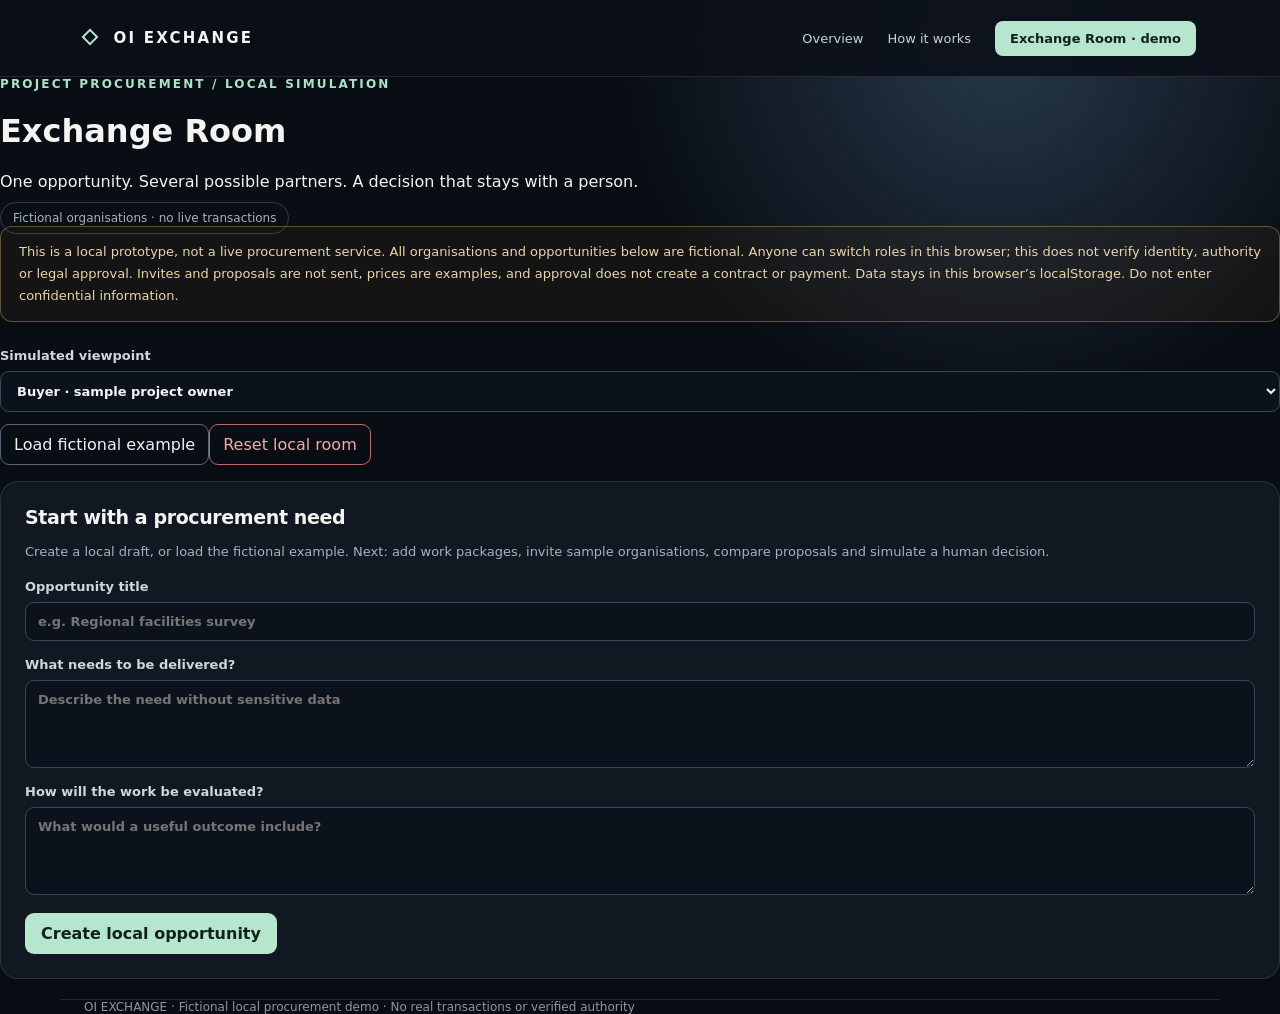
==== exchange-room.html @ 6b0c5dd4 "Add fictional project procurement Exchange Room interface" ====
<!doctype html>
<html lang="en">
<head>
  <meta charset="utf-8">
  <meta name="viewport" content="width=device-width,initial-scale=1">
  <meta name="color-scheme" content="dark">
  <meta name="description" content="Explore a fictional project procurement in the OI EXCHANGE local Exchange Room demo.">
  <title>Exchange Room · OI EXCHANGE demo</title>
  <link rel="stylesheet" href="style.css">
</head>
<body class="room-page">
  <a class="skip" href="#main">Skip to Exchange Room</a>
  <header><div class="wrap"><a class="brand" href="index.html#top"><i aria-hidden="true"></i> OI EXCHANGE</a><nav class="nav" aria-label="Main navigation"><a href="index.html">Overview</a><a href="index.html#flow">How it works</a><a class="nav-cta" href="#main">Exchange Room · demo</a></nav></div></header>
  <main id="main" class="room-wrap">
    <div class="room-heading"><div><div class="eyebrow">PROJECT PROCUREMENT / LOCAL SIMULATION</div><h1>Exchange Room</h1><p>One opportunity. Several possible partners. A decision that stays with a person.</p></div><span class="tag">Fictional organisations · no live transactions</span></div>
    <div class="notice" role="note">This is a local prototype, not a live procurement service. All organisations and opportunities below are fictional. Anyone can switch roles in this browser; this does not verify identity, authority or legal approval. Invites and proposals are not sent, prices are examples, and approval does not create a contract or payment. Data stays in this browser’s localStorage. Do not enter confidential information.</div>
    <div class="room-toolbar"><label class="field">Simulated viewpoint<select id="room-actor"><option value="buyer">Buyer · sample project owner</option><option value="cedar">Cedar Fieldworks · fictional supplier</option><option value="atlas">Atlas Planning · fictional supplier</option><option value="lumen">Lumen Advisory · fictional supplier</option></select></label><div class="room-toolbar-actions"><button id="sample-case" class="secondary" type="button">Load fictional example</button><button id="reset-room" class="secondary danger" type="button">Reset local room</button></div></div>
    <p id="room-message" class="room-message" role="status" aria-live="polite"></p>
    <div id="room-empty" class="card"><h2>Start with a procurement need</h2><p class="small">Create a local draft, or load the fictional example. Next: add work packages, invite sample organisations, compare proposals and simulate a human decision.</p><form id="need-form" class="room-form"><label class="field">Opportunity title<input name="title" required maxlength="100" placeholder="e.g. Regional facilities survey"></label><label class="field">What needs to be delivered?<textarea name="need" required maxlength="800" placeholder="Describe the need without sensitive data"></textarea></label><label class="field">How will the work be evaluated?<textarea name="criteria" required maxlength="500" placeholder="What would a useful outcome include?"></textarea></label><button class="primary" type="submit">Create local opportunity</button></form></div>
    <div id="room-content" class="room-columns hidden">
      <aside class="room-left" aria-label="Opportunity and work packages"><section class="card"><div class="eyebrow">01 / OPPORTUNITY</div><h2 id="need-title"></h2><p id="need-description"></p><div class="data"><b>Evaluation criteria</b><p id="need-criteria"></p></div><p class="small">Draft in this browser · not published to any organisation</p></section><section class="card"><h2>Work packages</h2><div id="package-list"></div><form id="package-form" class="room-form"><h3>Add a work package</h3><label class="field">Package title<input name="title" required maxlength="80" placeholder="e.g. Site survey"></label><label class="field">Deliverable and acceptance test<textarea name="deliverable" required maxlength="400" placeholder="What must be delivered and checked?"></textarea></label><button class="secondary" type="submit">Add local work package</button></form></section><section class="card"><h2>Fictional capability roster</h2><p class="small">These are examples, not verified suppliers or automatic matches.</p><div id="roster"></div></section></aside>
      <div class="room-center" aria-label="Collaboration and proposals"><section class="card"><div class="eyebrow">02 / COLLABORATION</div><h2>Invitations &amp; responses</h2><p class="small">A buyer selects whom to invite in this simulation. No email, notification or public API is called.</p><form id="invite-form" class="room-form"><label class="field">Fictional organisation<select name="org" id="invite-org"></select></label><button class="secondary" type="submit">Record local invitation</button></form><div id="invitation-list"></div></section><section class="card"><h2>Structured proposals</h2><p class="small">Only an invited organisation can submit in its simulated viewpoint. Numbers are illustrative, not binding offers.</p><form id="proposal-form" class="room-form"><label class="field">Work package<select name="package" id="proposal-package"></select></label><label class="field">Illustrative quote · GBP<input name="price" type="number" min="1" max="99999999" step="1" required></label><label class="field">Estimated delivery · weeks<input name="weeks" type="number" min="1" max="104" step="1" required></label><label class="field">Proposed scope<textarea name="scope" required maxlength="500"></textarea></label><label class="field">Assumptions / exclusions<textarea name="assumptions" required maxlength="400"></textarea></label><button class="primary" type="submit">Submit local proposal</button></form><div id="proposal-list"></div></section><section class="card"><h2>Clarifications</h2><p class="small">Questions and replies are attached to a proposal. Open questions block the demo decision on that proposal.</p><form id="question-form" class="room-form"><label class="field">Proposal<select name="proposal" id="question-proposal"></select></label><label class="field">Question<textarea name="question" required maxlength="400"></textarea></label><button class="secondary" type="submit">Ask in local room</button></form><div id="clarification-list"></div></section><section class="card"><h2>Compare on the same basis</h2><p class="small">Compare only proposals for the same work package. Price alone does not establish suitability.</p><div id="comparison"></div></section></div>
      <aside class="room-right" aria-label="Trust and decisions"><section class="card"><div class="eyebrow">03 / TRUST &amp; DECISION</div><h2>Who may act?</h2><div id="authority"></div><p class="small">Roles are simulated locally. There are no accounts, verified organisational identities or server-side permissions yet.</p></section><section class="card"><h2>Human decision gate</h2><p class="small">Choose a proposal for one work package; review its scope and open questions. This records a simulated selection only—no acceptance is communicated to a supplier.</p><form id="decision-form" class="room-form"><label class="field">Proposal to select<select name="proposal" id="decision-proposal"></select></label><label class="field">Human review rationale<textarea name="reason" required maxlength="500" placeholder="Why does this proposal meet the package criteria?"></textarea></label><label class="check"><input name="reviewed" type="checkbox" required><span>I reviewed the scope, quote, assumptions and clarification status. I understand this is only a local simulation, not legal authorisation.</span></label><button class="primary" type="submit">Confirm simulated selection</button></form><div id="decision-list"></div></section><section class="card"><h2>Decision trail</h2><p class="small">Browser-local event history, not a tamper-proof audit or signature.</p><ol id="room-events" class="log"></ol></section><section class="card"><h2>Not available yet</h2><p class="small">Real invitations, verified accounts, autonomous agents, Oxford Bot integration, contracts, payments, fulfilment and acceptance require separate development and approval.</p></section></aside>
    </div>
  </main>
  <footer class="wrap">OI EXCHANGE · Fictional local procurement demo · No real transactions or verified authority</footer>
  <script src="exchange-room.js" defer></script>
</body>
</html>
---- style.css ----
:root{font-family:Inter,ui-sans-serif,system-ui,-apple-system,BlinkMacSystemFont,"Segoe UI",sans-serif;color:#f4f4f0;background:#090d14;scroll-behavior:smooth}*{box-sizing:border-box}body{margin:0;min-height:100vh;background:radial-gradient(circle at 78% 4%,#26384a 0,transparent 27%),#090d14}button,input,textarea,select{font:inherit}button{cursor:pointer}button:disabled{opacity:.45;cursor:not-allowed}a{color:inherit}a:focus-visible,button:focus-visible,input:focus-visible,select:focus-visible,textarea:focus-visible,summary:focus-visible{outline:2px solid #b6e6cd;outline-offset:3px}.wrap{max-width:1160px;margin:auto;padding:0 24px}.skip{position:absolute;left:-9999px;top:8px;background:#b6e6cd;color:#11221c;padding:10px;z-index:5}.skip:focus{left:8px}header{border-bottom:1px solid #ffffff1c;background:#0b1019e8;backdrop-filter:blur(12px);position:sticky;top:0;z-index:4}header .wrap{display:flex;justify-content:space-between;align-items:center;min-height:76px;gap:16px}.brand{font-weight:800;letter-spacing:.15em;font-size:15px;text-decoration:none;white-space:nowrap}.brand i{display:inline-block;width:12px;height:12px;border:2px solid #b5e6d1;transform:rotate(45deg);margin-right:10px}.nav{display:flex;align-items:center;gap:24px}.nav a{font-size:13px;color:#c5d0da;text-decoration:none}.nav a:hover{color:#b6e6cd}.nav .nav-cta{color:#11221c;background:#b6e6cd;padding:10px 15px;border-radius:8px;font-weight:800}.nav .nav-cta:hover{color:#11221c;background:#d7f6e6}.tag,.muted{color:#a7b2bf}.tag{font-size:12px;border:1px solid #ffffff30;border-radius:40px;padding:8px 12px}.eyebrow{color:#aee2c8;font-size:12px;letter-spacing:.18em;font-weight:700}.site-hero{display:grid;grid-template-columns:1.12fr .88fr;gap:50px;align-items:center;min-height:560px;padding-top:86px;padding-bottom:96px}.site-hero h1{font-size:clamp(42px,5.8vw,75px);letter-spacing:-.06em;line-height:1.12;margin:20px 0 23px}.site-hero h1 em{font-style:normal;color:#b6e6cd}.lead{max-width:600px;line-height:1.85;color:#b3becb;font-size:17px}.ctas{display:flex;align-items:center;gap:18px;flex-wrap:wrap;margin-top:30px}.cta{display:inline-flex;text-decoration:none;justify-content:center;align-items:center;background:#b6e6cd;color:#12241c;border-radius:9px;padding:13px 20px;font-weight:800;font-size:14px}.cta:hover{background:#d7f6e6}.text-link{font-size:14px;color:#c3d1d9;text-underline-offset:5px}.hero-note{font-size:12px;line-height:1.7;color:#8293a0;margin-top:24px}.preview{border:1px solid #ffffff2a;border-radius:22px;background:linear-gradient(145deg,#1e2d38,#111922 65%);padding:24px;box-shadow:0 24px 75px #0008;transform:rotate(1deg)}.preview-head{display:flex;align-items:center;justify-content:space-between;border-bottom:1px solid #ffffff22;padding-bottom:18px;gap:10px}.preview-head strong{letter-spacing:.12em;font-size:12px}.preview-head span,.preview-caption{font-size:11px;color:#9aabb7}.preview-card{background:#0d151db8;border:1px solid #ffffff1e;border-radius:13px;padding:18px;margin-top:15px}.preview-card b{display:block;font-size:11px;color:#b6e6cd;margin-bottom:10px}.preview-card strong{font-size:17px}.preview-card p{font-size:12px;color:#a9b7c2;line-height:1.65;margin-bottom:0}.preview-steps{display:grid;grid-template-columns:repeat(3,1fr);gap:8px;margin-top:15px}.preview-steps span{border:1px solid #80be9c7b;background:#2346364a;color:#d9f0e3;border-radius:8px;text-align:center;font-size:11px;padding:12px 4px}.preview-caption{margin:16px 2px 0}.section{padding-top:90px;padding-bottom:96px;border-top:1px solid #ffffff1a;scroll-margin-top:80px}.section h2{font-size:clamp(29px,3.5vw,42px);letter-spacing:-.045em;line-height:1.2;margin:16px 0}.section-intro{max-width:670px;color:#afbbc8;line-height:1.85}.feature-grid{display:grid;grid-template-columns:repeat(3,1fr);gap:16px;margin-top:38px}.feature{border:1px solid #ffffff20;border-radius:16px;background:#131b24;padding:27px;min-height:200px}.feature span{color:#9bdbb9;font-size:12px;font-weight:800}.feature h3{font-size:19px;margin:27px 0 10px}.feature p{font-size:14px;line-height:1.75;color:#aebbc6;margin:0}.flow-grid{display:grid;grid-template-columns:repeat(3,1fr);gap:24px;margin-top:38px}.flow-step{border-top:1px solid #8fbaa7;padding-top:20px}.flow-step b{font-size:12px;color:#b6e6cd}.flow-step h3{margin:16px 0 10px}.flow-step p{font-size:14px;line-height:1.8;color:#aebbc6}.client-band{border:1px solid #ffffff25;background:linear-gradient(115deg,#1c302a,#172333 75%);border-radius:20px;padding:36px;display:grid;grid-template-columns:1.3fr .7fr;align-items:center;gap:28px}.client-band h2{margin:10px 0;font-size:clamp(26px,3vw,36px)}.client-band p{max-width:660px;color:#bdc9ca;line-height:1.8;font-size:14px}.reserved{border:1px dashed #aacdb781;border-radius:14px;padding:25px;text-align:center;background:#ffffff08}.reserved strong{display:block;font-size:18px;margin-bottom:9px}.reserved span{display:block;color:#adc0c0;font-size:13px;line-height:1.7}.demo-header{display:flex;justify-content:space-between;align-items:end;gap:18px;margin-bottom:28px}.demo-header h2{margin-bottom:5px}.notice{padding:14px 18px;border:1px solid #c8a96869;border-radius:12px;color:#e7d5ad;background:#45341835;font-size:13px;line-height:1.7;margin:0 0 26px}.grid{display:grid;grid-template-columns:350px minmax(0,1fr);gap:20px;align-items:start}.card{border:1px solid #ffffff1b;border-radius:18px;background:#131a24e8;padding:24px;margin-bottom:20px;box-shadow:0 12px 45px #0002}.card h2{font-size:19px;margin:0 0 10px;letter-spacing:-.02em}.card h3{font-size:15px;margin:20px 0 8px}.card p{line-height:1.7}.small{font-size:13px;color:#a5b2c0;line-height:1.6}.field{display:block;color:#ced6df;font-size:13px;font-weight:600;margin-top:16px}.field input:not([type=checkbox]),.field textarea,.field select,select.project{display:block;width:100%;margin-top:8px;background:#0c121b;color:#f5f6f4;border:1px solid #394656;border-radius:9px;padding:11px 12px;outline:none}.field textarea{min-height:88px;resize:vertical}.field input:focus,.field textarea:focus,.field select:focus,select.project:focus{border-color:#9ad8bb}.field small{display:block;color:#8493a2;font-weight:400;margin-top:6px}.check{display:flex;align-items:flex-start;gap:10px;margin-top:16px;color:#ced6df;font-size:13px;line-height:1.55}.check input{margin-top:3px;accent-color:#b6e6cd}.check span{flex:1}button.primary{background:#b6e6cd;color:#11221c;border:0;border-radius:9px;padding:11px 16px;font-weight:800;margin-top:18px}button.secondary{border:1px solid #576676;background:transparent;color:#edf2f4;border-radius:9px;padding:10px 13px;margin-top:12px}button.secondary:hover{border-color:#b6e6cd}button.danger{border-color:#b86969;color:#f1aaaa}.row{display:flex;justify-content:space-between;gap:15px;align-items:center;flex-wrap:wrap}.pill{border:1px solid #71b99c88;border-radius:30px;color:#b6e6cd;padding:5px 9px;font-size:12px}.statline{display:flex;gap:10px;flex-wrap:wrap;margin:18px 0}.stat{background:#0c121b;border:1px solid #ffffff18;border-radius:10px;padding:12px 15px;flex:1;min-width:110px}.stat strong{display:block;font-size:24px}.stat span{color:#9facb9;font-size:12px}.data{background:#0e141e;border:1px solid #ffffff16;border-radius:12px;padding:14px 16px;margin:12px 0;overflow-wrap:anywhere}.data b{display:block;font-size:12px;color:#b6e6cd;margin-bottom:6px}.data p{margin:0;white-space:pre-wrap;font-size:14px}.item{border-top:1px solid #ffffff1c;padding:18px 0}.item:first-child{border-top:0}.item h3{margin:0 0 6px}.item .small{margin:5px 0}.item pre{white-space:pre-wrap;overflow-wrap:anywhere;color:#dce9e3;background:#0b1219;border-radius:9px;padding:14px;font:13px/1.65 ui-monospace,SFMono-Regular,Consolas,monospace}.item .actions{display:flex;gap:10px;flex-wrap:wrap}.item .actions button{margin:4px 0 0}.item .review{margin-top:12px;border-top:1px solid #ffffff1c;padding-top:2px}.item .review textarea{min-height:64px}.empty{color:#9facb9;padding:30px 5px}.hidden{display:none!important}footer{padding:30px 0 55px;color:#8998a8;font-size:12px;border-top:1px solid #ffffff1a}.log{margin:0;padding:0 0 0 22px}.log li{margin:10px 0;color:#cad2dc;line-height:1.5}.log time{color:#8292a2;font-size:12px;margin-right:8px}.alert{color:#ffbcbc;font-size:13px;min-height:18px}.project{max-width:330px}select.project{margin:0}.sectiontitle{margin:34px 0 15px}.footnote{color:#8998a8;font-size:12px;margin-top:15px}details.revise{border-top:1px solid #ffffff1c;margin-top:22px;padding-top:18px}details.revise summary{cursor:pointer;color:#b6e6cd;font-size:13px}.gate{padding:12px 14px;background:#0c121b;border-radius:10px;margin:15px 0;color:#b6e6cd;font-size:13px;line-height:1.6}@media(max-width:900px){.site-hero{grid-template-columns:1fr;min-height:auto;gap:38px}.preview{max-width:620px}.nav{gap:14px}.nav a{font-size:12px}}@media(max-width:800px){.grid,.client-band{grid-template-columns:1fr}.feature-grid,.flow-grid{grid-template-columns:1fr}.feature{min-height:auto}.section{padding-top:65px;padding-bottom:70px}.card{padding:20px}.project{max-width:none}}@media(max-width:600px){header .wrap{min-height:66px;flex-wrap:wrap;padding-top:12px;padding-bottom:12px}.nav{width:100%;justify-content:space-between;gap:8px;flex-wrap:wrap}.nav a{font-size:11px}.nav .nav-cta{padding:8px 10px}.site-hero{padding-top:55px;padding-bottom:65px}.site-hero h1{font-size:43px}.preview{padding:16px;transform:none}.client-band{padding:25px}.demo-header{display:block}.demo-header .tag{display:inline-block;margin-top:14px}}@media(prefers-reduced-motion:reduce){:root{scroll-behavior:auto}}
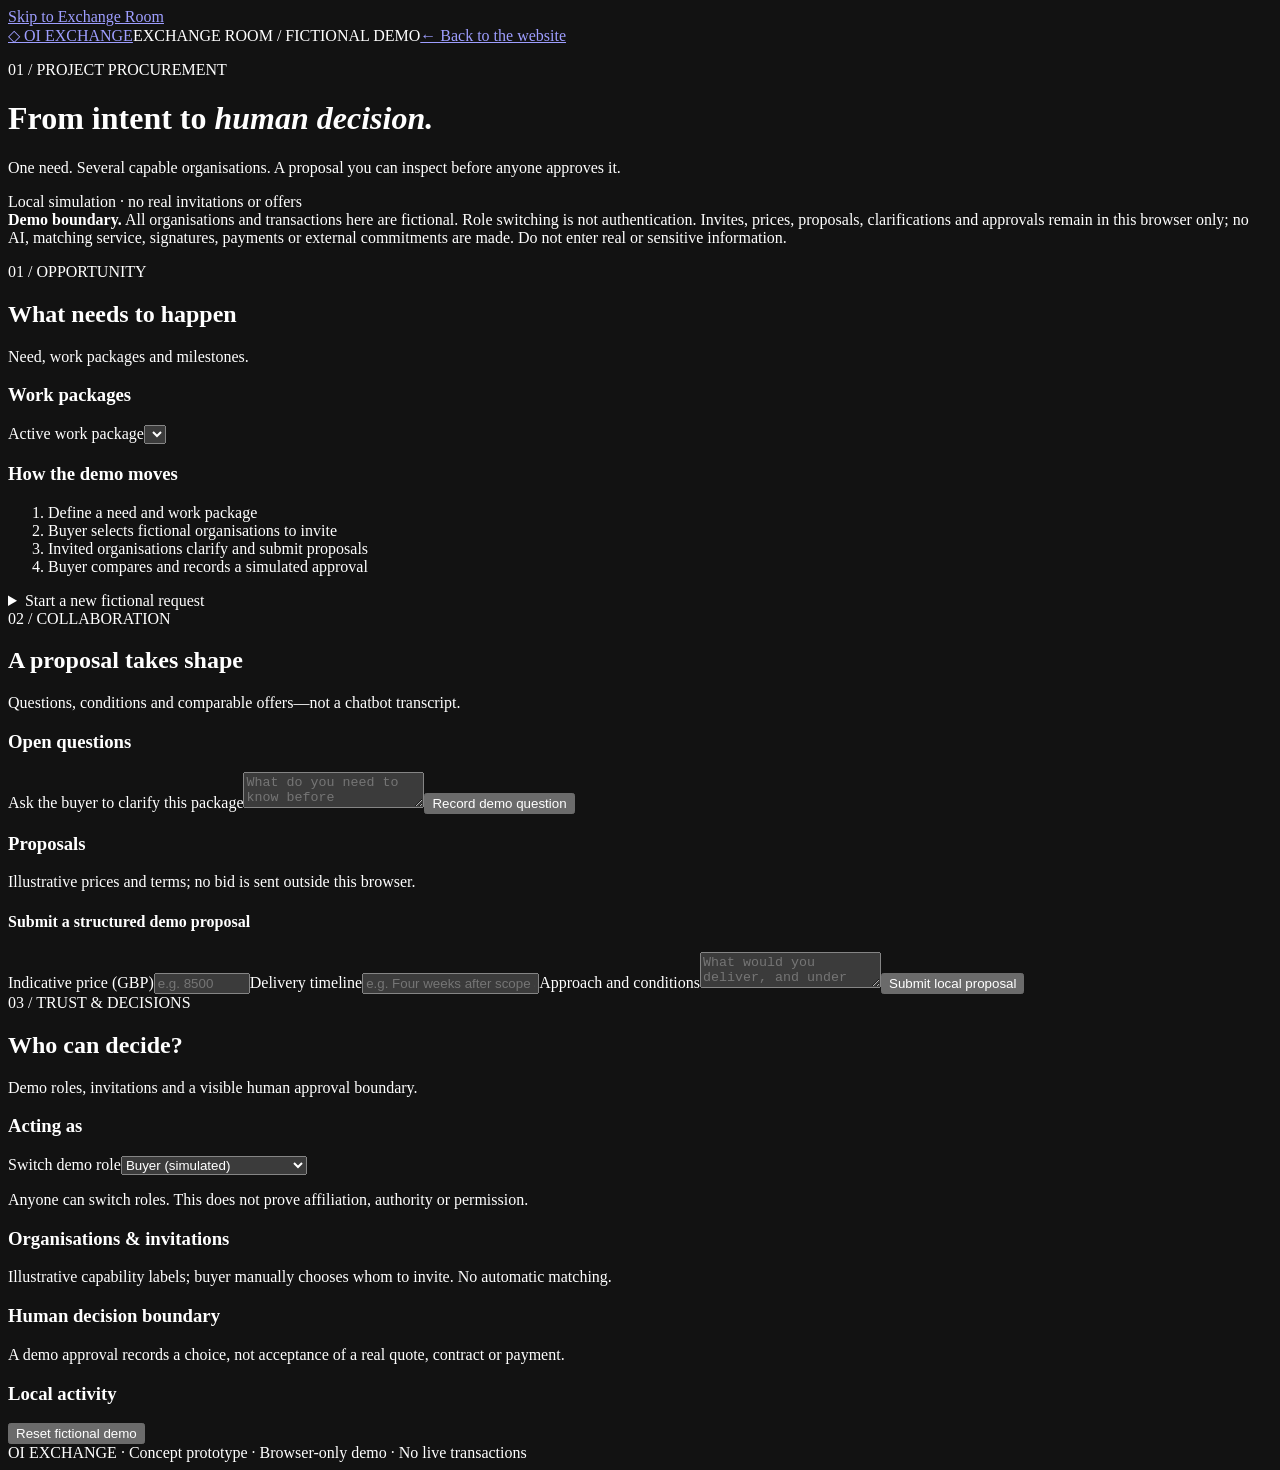
==== commit 72be4c22: "Add standalone procurement Exchange Room demo page" ====
--- a/exchange-room.html
+++ b/exchange-room.html
@@ -4,26 +4,38 @@
   <meta charset="utf-8">
   <meta name="viewport" content="width=device-width,initial-scale=1">
   <meta name="color-scheme" content="dark">
-  <meta name="description" content="Explore a fictional project procurement in the OI EXCHANGE local Exchange Room demo.">
-  <title>Exchange Room · OI EXCHANGE demo</title>
-  <link rel="stylesheet" href="style.css">
+  <meta name="description" content="OI EXCHANGE: a fictional, browser-only project procurement Exchange Room demo.">
+  <title>Exchange Room | OI EXCHANGE</title>
+  <link rel="stylesheet" href="exchange-room.css">
+  <script src="exchange-room.js" defer></script>
 </head>
-<body class="room-page">
-  <a class="skip" href="#main">Skip to Exchange Room</a>
-  <header><div class="wrap"><a class="brand" href="index.html#top"><i aria-hidden="true"></i> OI EXCHANGE</a><nav class="nav" aria-label="Main navigation"><a href="index.html">Overview</a><a href="index.html#flow">How it works</a><a class="nav-cta" href="#main">Exchange Room · demo</a></nav></div></header>
-  <main id="main" class="room-wrap">
-    <div class="room-heading"><div><div class="eyebrow">PROJECT PROCUREMENT / LOCAL SIMULATION</div><h1>Exchange Room</h1><p>One opportunity. Several possible partners. A decision that stays with a person.</p></div><span class="tag">Fictional organisations · no live transactions</span></div>
-    <div class="notice" role="note">This is a local prototype, not a live procurement service. All organisations and opportunities below are fictional. Anyone can switch roles in this browser; this does not verify identity, authority or legal approval. Invites and proposals are not sent, prices are examples, and approval does not create a contract or payment. Data stays in this browser’s localStorage. Do not enter confidential information.</div>
-    <div class="room-toolbar"><label class="field">Simulated viewpoint<select id="room-actor"><option value="buyer">Buyer · sample project owner</option><option value="cedar">Cedar Fieldworks · fictional supplier</option><option value="atlas">Atlas Planning · fictional supplier</option><option value="lumen">Lumen Advisory · fictional supplier</option></select></label><div class="room-toolbar-actions"><button id="sample-case" class="secondary" type="button">Load fictional example</button><button id="reset-room" class="secondary danger" type="button">Reset local room</button></div></div>
-    <p id="room-message" class="room-message" role="status" aria-live="polite"></p>
-    <div id="room-empty" class="card"><h2>Start with a procurement need</h2><p class="small">Create a local draft, or load the fictional example. Next: add work packages, invite sample organisations, compare proposals and simulate a human decision.</p><form id="need-form" class="room-form"><label class="field">Opportunity title<input name="title" required maxlength="100" placeholder="e.g. Regional facilities survey"></label><label class="field">What needs to be delivered?<textarea name="need" required maxlength="800" placeholder="Describe the need without sensitive data"></textarea></label><label class="field">How will the work be evaluated?<textarea name="criteria" required maxlength="500" placeholder="What would a useful outcome include?"></textarea></label><button class="primary" type="submit">Create local opportunity</button></form></div>
-    <div id="room-content" class="room-columns hidden">
-      <aside class="room-left" aria-label="Opportunity and work packages"><section class="card"><div class="eyebrow">01 / OPPORTUNITY</div><h2 id="need-title"></h2><p id="need-description"></p><div class="data"><b>Evaluation criteria</b><p id="need-criteria"></p></div><p class="small">Draft in this browser · not published to any organisation</p></section><section class="card"><h2>Work packages</h2><div id="package-list"></div><form id="package-form" class="room-form"><h3>Add a work package</h3><label class="field">Package title<input name="title" required maxlength="80" placeholder="e.g. Site survey"></label><label class="field">Deliverable and acceptance test<textarea name="deliverable" required maxlength="400" placeholder="What must be delivered and checked?"></textarea></label><button class="secondary" type="submit">Add local work package</button></form></section><section class="card"><h2>Fictional capability roster</h2><p class="small">These are examples, not verified suppliers or automatic matches.</p><div id="roster"></div></section></aside>
-      <div class="room-center" aria-label="Collaboration and proposals"><section class="card"><div class="eyebrow">02 / COLLABORATION</div><h2>Invitations &amp; responses</h2><p class="small">A buyer selects whom to invite in this simulation. No email, notification or public API is called.</p><form id="invite-form" class="room-form"><label class="field">Fictional organisation<select name="org" id="invite-org"></select></label><button class="secondary" type="submit">Record local invitation</button></form><div id="invitation-list"></div></section><section class="card"><h2>Structured proposals</h2><p class="small">Only an invited organisation can submit in its simulated viewpoint. Numbers are illustrative, not binding offers.</p><form id="proposal-form" class="room-form"><label class="field">Work package<select name="package" id="proposal-package"></select></label><label class="field">Illustrative quote · GBP<input name="price" type="number" min="1" max="99999999" step="1" required></label><label class="field">Estimated delivery · weeks<input name="weeks" type="number" min="1" max="104" step="1" required></label><label class="field">Proposed scope<textarea name="scope" required maxlength="500"></textarea></label><label class="field">Assumptions / exclusions<textarea name="assumptions" required maxlength="400"></textarea></label><button class="primary" type="submit">Submit local proposal</button></form><div id="proposal-list"></div></section><section class="card"><h2>Clarifications</h2><p class="small">Questions and replies are attached to a proposal. Open questions block the demo decision on that proposal.</p><form id="question-form" class="room-form"><label class="field">Proposal<select name="proposal" id="question-proposal"></select></label><label class="field">Question<textarea name="question" required maxlength="400"></textarea></label><button class="secondary" type="submit">Ask in local room</button></form><div id="clarification-list"></div></section><section class="card"><h2>Compare on the same basis</h2><p class="small">Compare only proposals for the same work package. Price alone does not establish suitability.</p><div id="comparison"></div></section></div>
-      <aside class="room-right" aria-label="Trust and decisions"><section class="card"><div class="eyebrow">03 / TRUST &amp; DECISION</div><h2>Who may act?</h2><div id="authority"></div><p class="small">Roles are simulated locally. There are no accounts, verified organisational identities or server-side permissions yet.</p></section><section class="card"><h2>Human decision gate</h2><p class="small">Choose a proposal for one work package; review its scope and open questions. This records a simulated selection only—no acceptance is communicated to a supplier.</p><form id="decision-form" class="room-form"><label class="field">Proposal to select<select name="proposal" id="decision-proposal"></select></label><label class="field">Human review rationale<textarea name="reason" required maxlength="500" placeholder="Why does this proposal meet the package criteria?"></textarea></label><label class="check"><input name="reviewed" type="checkbox" required><span>I reviewed the scope, quote, assumptions and clarification status. I understand this is only a local simulation, not legal authorisation.</span></label><button class="primary" type="submit">Confirm simulated selection</button></form><div id="decision-list"></div></section><section class="card"><h2>Decision trail</h2><p class="small">Browser-local event history, not a tamper-proof audit or signature.</p><ol id="room-events" class="log"></ol></section><section class="card"><h2>Not available yet</h2><p class="small">Real invitations, verified accounts, autonomous agents, Oxford Bot integration, contracts, payments, fulfilment and acceptance require separate development and approval.</p></section></aside>
+<body>
+  <a class="skip" href="#room">Skip to Exchange Room</a>
+  <header class="topbar"><a class="brand" href="index.html">◇ OI EXCHANGE</a><span>EXCHANGE ROOM <span class="demo-label">/ FICTIONAL DEMO</span></span><a class="home" href="index.html">← Back to the website</a></header>
+  <main id="room">
+    <div class="intro"><div><p class="eyebrow">01 / PROJECT PROCUREMENT</p><h1>From intent to <em>human decision.</em></h1><p>One need. Several capable organisations. A proposal you can inspect before anyone approves it.</p></div><div class="room-tag">Local simulation · no real invitations or offers</div></div>
+    <div class="notice" role="note"><strong>Demo boundary.</strong> All organisations and transactions here are fictional. Role switching is not authentication. Invites, prices, proposals, clarifications and approvals remain in this browser only; no AI, matching service, signatures, payments or external commitments are made. Do not enter real or sensitive information.</div>
+    <p id="storage-status" class="error" role="alert" aria-live="assertive"></p>
+    <div class="room-grid">
+      <aside class="column opportunity" aria-labelledby="opportunity-title"><div class="column-head"><span class="eyebrow">01 / OPPORTUNITY</span><h2 id="opportunity-title">What needs to happen</h2><p>Need, work packages and milestones.</p></div>
+        <div class="pane" id="brief"></div>
+        <div class="pane"><h3>Work packages</h3><label for="package-select" class="field-label">Active work package</label><select id="package-select" aria-label="Select a work package"></select><div id="packages"></div></div>
+        <div class="pane"><h3>How the demo moves</h3><ol class="steps"><li>Define a need and work package</li><li>Buyer selects fictional organisations to invite</li><li>Invited organisations clarify and submit proposals</li><li>Buyer compares and records a simulated approval</li></ol></div>
+        <details class="pane"><summary>Start a new fictional request</summary><p class="fine">Replaces the current local demo after confirmation.</p><form id="request-form"><label class="field-label">Project title<input name="title" required maxlength="90" placeholder="e.g. Regional sourcing study"></label><label class="field-label">Need<textarea name="brief" required maxlength="500" placeholder="What outcome do you need?"></textarea></label><label class="field-label">First work package<input name="package" required maxlength="90" placeholder="e.g. Supplier landscape"></label><label class="field-label">Acceptance criteria<textarea name="criteria" required maxlength="400" placeholder="What would count as a useful deliverable?"></textarea></label><button class="button primary" type="submit">Create local request</button></form></details>
+      </aside>
+      <section class="column collaboration" aria-labelledby="collaboration-title"><div class="column-head"><span class="eyebrow">02 / COLLABORATION</span><h2 id="collaboration-title">A proposal takes shape</h2><p>Questions, conditions and comparable offers—not a chatbot transcript.</p></div>
+        <div class="pane"><h3>Open questions</h3><div id="questions" aria-live="polite"></div><form id="question-form" class="hidden"><label class="field-label">Ask the buyer to clarify this package<textarea name="question" required maxlength="350" placeholder="What do you need to know before proposing?"></textarea></label><button class="button secondary" type="submit">Record demo question</button></form></div>
+        <div class="pane"><div class="row"><h3>Proposals</h3><span id="proposal-count" class="chip"></span></div><p class="fine">Illustrative prices and terms; no bid is sent outside this browser.</p><div id="proposals" aria-live="polite"></div>
+          <form id="proposal-form" class="hidden"><h4>Submit a structured demo proposal</h4><label class="field-label">Indicative price (GBP)<input name="price" type="number" min="1" max="99999999" step="1" required placeholder="e.g. 8500"></label><label class="field-label">Delivery timeline<input name="delivery" required maxlength="100" placeholder="e.g. Four weeks after scope approval"></label><label class="field-label">Approach and conditions<textarea name="approach" required maxlength="500" placeholder="What would you deliver, and under which conditions?"></textarea></label><button class="button primary" type="submit">Submit local proposal</button></form></div>
+      </section>
+      <aside class="column trust" aria-labelledby="trust-title"><div class="column-head"><span class="eyebrow">03 / TRUST & DECISIONS</span><h2 id="trust-title">Who can decide?</h2><p>Demo roles, invitations and a visible human approval boundary.</p></div>
+        <div class="pane"><h3>Acting as</h3><label class="field-label" for="actor-select">Switch demo role<select id="actor-select"><option value="buyer">Buyer (simulated)</option><option value="atlas">Atlas Research (fictional)</option><option value="meridian">Meridian Advisory (fictional)</option><option value="northstar">Northstar Data (fictional)</option></select></label><p class="fine">Anyone can switch roles. This does not prove affiliation, authority or permission.</p><div id="authority" class="authority" role="status"></div></div>
+        <div class="pane"><h3>Organisations & invitations</h3><p class="fine">Illustrative capability labels; buyer manually chooses whom to invite. No automatic matching.</p><div id="organisations"></div></div>
+        <div class="pane"><h3>Human decision boundary</h3><div id="decision" role="status"></div><p class="fine">A demo approval records a choice, not acceptance of a real quote, contract or payment.</p></div>
+        <div class="pane"><h3>Local activity</h3><ol id="events" class="events"></ol><button id="reset-demo" class="button secondary" type="button">Reset fictional demo</button></div>
+      </aside>
     </div>
   </main>
-  <footer class="wrap">OI EXCHANGE · Fictional local procurement demo · No real transactions or verified authority</footer>
-  <script src="exchange-room.js" defer></script>
+  <footer>OI EXCHANGE · Concept prototype · Browser-only demo · No live transactions</footer>
 </body>
 </html>
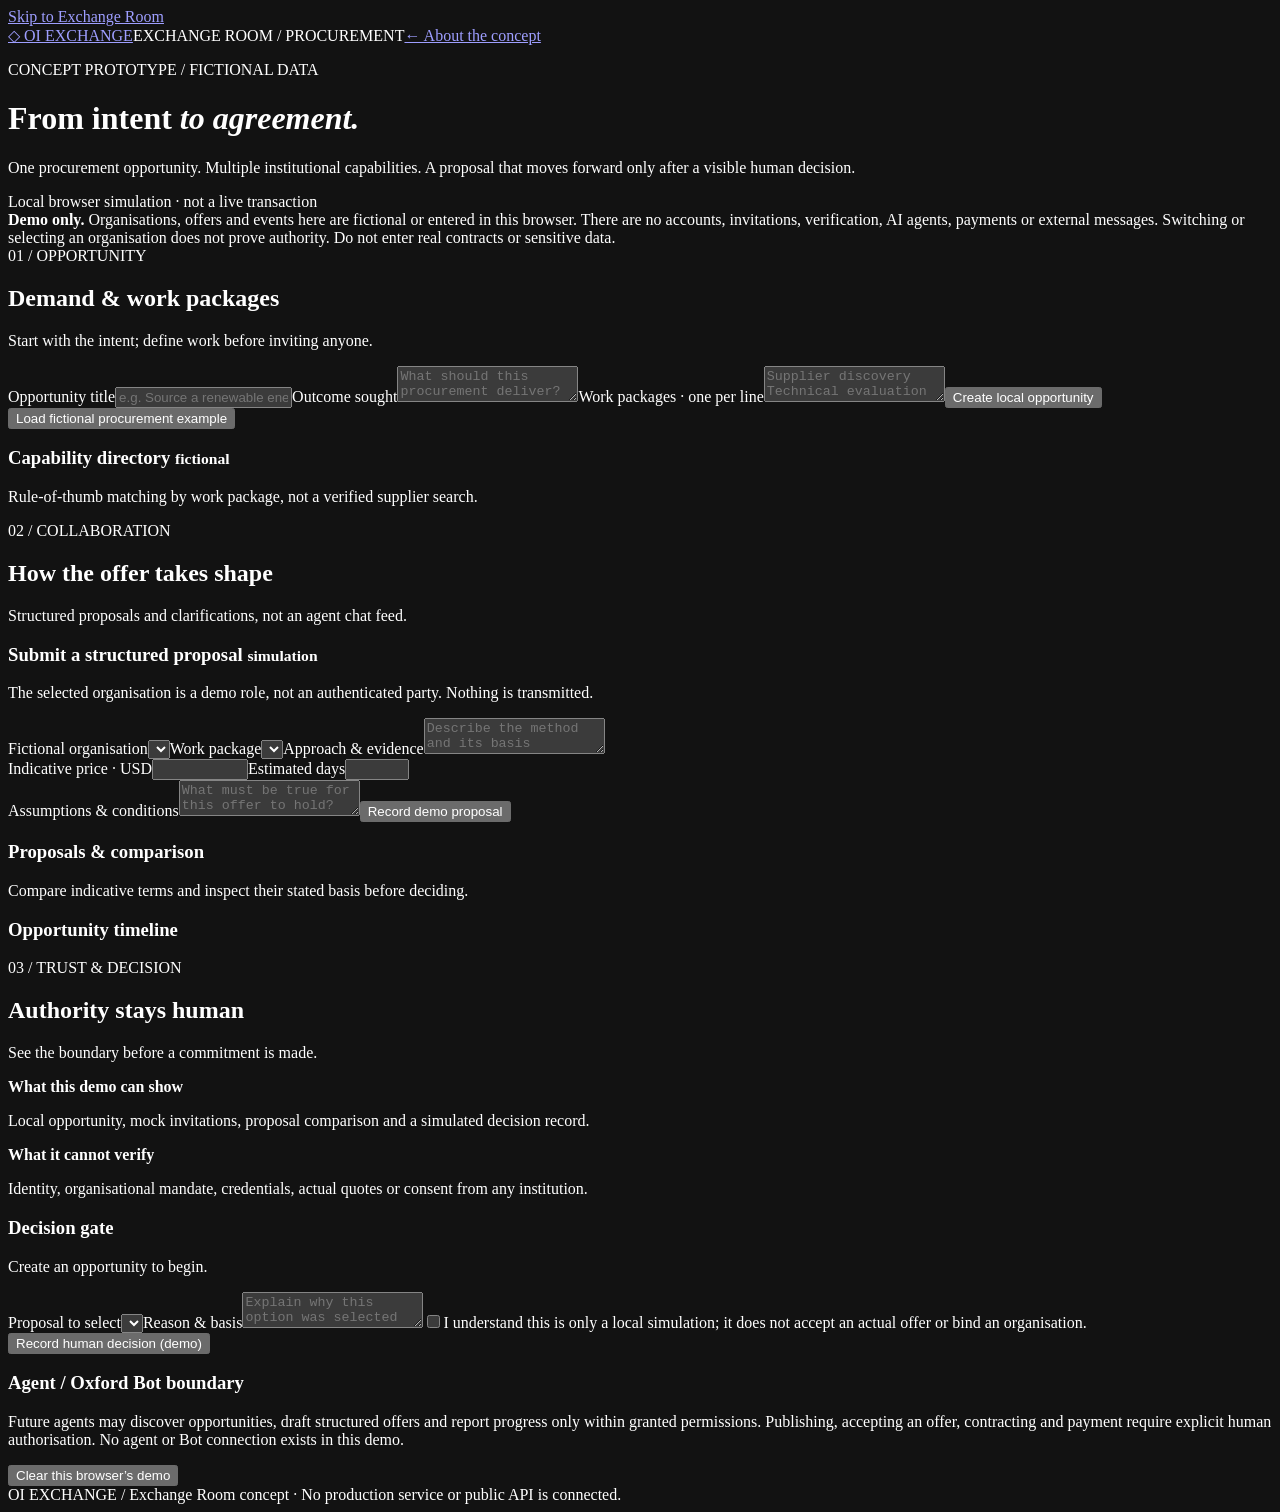
==== commit 812122c6: "Add independent project procurement Exchange Room demo page" ====
--- a/exchange-room.html
+++ b/exchange-room.html
@@ -4,38 +4,37 @@
   <meta charset="utf-8">
   <meta name="viewport" content="width=device-width,initial-scale=1">
   <meta name="color-scheme" content="dark">
-  <meta name="description" content="OI EXCHANGE: a fictional, browser-only project procurement Exchange Room demo.">
-  <title>Exchange Room | OI EXCHANGE</title>
+  <meta name="description" content="Explore a fictional procurement opportunity from intent to a simulated human decision. Local demo only.">
+  <title>Exchange Room · OI EXCHANGE demo</title>
   <link rel="stylesheet" href="exchange-room.css">
   <script src="exchange-room.js" defer></script>
 </head>
 <body>
-  <a class="skip" href="#room">Skip to Exchange Room</a>
-  <header class="topbar"><a class="brand" href="index.html">◇ OI EXCHANGE</a><span>EXCHANGE ROOM <span class="demo-label">/ FICTIONAL DEMO</span></span><a class="home" href="index.html">← Back to the website</a></header>
-  <main id="room">
-    <div class="intro"><div><p class="eyebrow">01 / PROJECT PROCUREMENT</p><h1>From intent to <em>human decision.</em></h1><p>One need. Several capable organisations. A proposal you can inspect before anyone approves it.</p></div><div class="room-tag">Local simulation · no real invitations or offers</div></div>
-    <div class="notice" role="note"><strong>Demo boundary.</strong> All organisations and transactions here are fictional. Role switching is not authentication. Invites, prices, proposals, clarifications and approvals remain in this browser only; no AI, matching service, signatures, payments or external commitments are made. Do not enter real or sensitive information.</div>
-    <p id="storage-status" class="error" role="alert" aria-live="assertive"></p>
-    <div class="room-grid">
-      <aside class="column opportunity" aria-labelledby="opportunity-title"><div class="column-head"><span class="eyebrow">01 / OPPORTUNITY</span><h2 id="opportunity-title">What needs to happen</h2><p>Need, work packages and milestones.</p></div>
-        <div class="pane" id="brief"></div>
-        <div class="pane"><h3>Work packages</h3><label for="package-select" class="field-label">Active work package</label><select id="package-select" aria-label="Select a work package"></select><div id="packages"></div></div>
-        <div class="pane"><h3>How the demo moves</h3><ol class="steps"><li>Define a need and work package</li><li>Buyer selects fictional organisations to invite</li><li>Invited organisations clarify and submit proposals</li><li>Buyer compares and records a simulated approval</li></ol></div>
-        <details class="pane"><summary>Start a new fictional request</summary><p class="fine">Replaces the current local demo after confirmation.</p><form id="request-form"><label class="field-label">Project title<input name="title" required maxlength="90" placeholder="e.g. Regional sourcing study"></label><label class="field-label">Need<textarea name="brief" required maxlength="500" placeholder="What outcome do you need?"></textarea></label><label class="field-label">First work package<input name="package" required maxlength="90" placeholder="e.g. Supplier landscape"></label><label class="field-label">Acceptance criteria<textarea name="criteria" required maxlength="400" placeholder="What would count as a useful deliverable?"></textarea></label><button class="button primary" type="submit">Create local request</button></form></details>
+  <a class="skip" href="#main">Skip to Exchange Room</a>
+  <header class="bar"><a class="brand" href="./index.html">◇ OI EXCHANGE</a><span class="bar-label">EXCHANGE ROOM / PROCUREMENT</span><a class="back" href="./index.html">← About the concept</a></header>
+  <main id="main">
+    <div class="mast"><div><p class="eyebrow">CONCEPT PROTOTYPE / FICTIONAL DATA</p><h1>From intent <em>to agreement.</em></h1><p>One procurement opportunity. Multiple institutional capabilities. A proposal that moves forward only after a visible human decision.</p></div><span class="badge">Local browser simulation · not a live transaction</span></div>
+    <div class="warning" role="note"><strong>Demo only.</strong> Organisations, offers and events here are fictional or entered in this browser. There are no accounts, invitations, verification, AI agents, payments or external messages. Switching or selecting an organisation does not prove authority. Do not enter real contracts or sensitive data.</div>
+    <div class="room">
+      <aside class="panel" aria-labelledby="opportunity-title"><div class="panel-head"><span>01 / OPPORTUNITY</span><h2 id="opportunity-title">Demand & work packages</h2><p>Start with the intent; define work before inviting anyone.</p></div>
+        <form id="need-form"><label>Opportunity title<input name="title" maxlength="90" required placeholder="e.g. Source a renewable energy component"></label><label>Outcome sought<textarea name="outcome" maxlength="600" required placeholder="What should this procurement deliver?"></textarea></label><label>Work packages · one per line<textarea name="packages" maxlength="600" required placeholder="Supplier discovery&#10;Technical evaluation&#10;Delivery plan"></textarea></label><button type="submit">Create local opportunity</button></form>
+        <button id="example" type="button" class="ghost">Load fictional procurement example</button><div id="need-view" class="stack" aria-live="polite"></div>
+        <div class="divider"><h3>Capability directory <small>fictional</small></h3><p>Rule-of-thumb matching by work package, not a verified supplier search.</p><div id="directory"></div></div>
       </aside>
-      <section class="column collaboration" aria-labelledby="collaboration-title"><div class="column-head"><span class="eyebrow">02 / COLLABORATION</span><h2 id="collaboration-title">A proposal takes shape</h2><p>Questions, conditions and comparable offers—not a chatbot transcript.</p></div>
-        <div class="pane"><h3>Open questions</h3><div id="questions" aria-live="polite"></div><form id="question-form" class="hidden"><label class="field-label">Ask the buyer to clarify this package<textarea name="question" required maxlength="350" placeholder="What do you need to know before proposing?"></textarea></label><button class="button secondary" type="submit">Record demo question</button></form></div>
-        <div class="pane"><div class="row"><h3>Proposals</h3><span id="proposal-count" class="chip"></span></div><p class="fine">Illustrative prices and terms; no bid is sent outside this browser.</p><div id="proposals" aria-live="polite"></div>
-          <form id="proposal-form" class="hidden"><h4>Submit a structured demo proposal</h4><label class="field-label">Indicative price (GBP)<input name="price" type="number" min="1" max="99999999" step="1" required placeholder="e.g. 8500"></label><label class="field-label">Delivery timeline<input name="delivery" required maxlength="100" placeholder="e.g. Four weeks after scope approval"></label><label class="field-label">Approach and conditions<textarea name="approach" required maxlength="500" placeholder="What would you deliver, and under which conditions?"></textarea></label><button class="button primary" type="submit">Submit local proposal</button></form></div>
+      <section class="panel center" aria-labelledby="activity-title"><div class="panel-head"><span>02 / COLLABORATION</span><h2 id="activity-title">How the offer takes shape</h2><p>Structured proposals and clarifications, not an agent chat feed.</p></div>
+        <div class="stepper" id="stepper" aria-label="Demo progress"></div>
+        <div class="module"><h3>Submit a structured proposal <small>simulation</small></h3><p>The selected organisation is a demo role, not an authenticated party. Nothing is transmitted.</p><form id="proposal-form"><label>Fictional organisation<select name="org" id="proposal-org" required></select></label><label>Work package<select name="package" id="proposal-package" required></select></label><label>Approach & evidence<textarea name="approach" maxlength="500" required placeholder="Describe the method and its basis"></textarea></label><div class="two"><label>Indicative price · USD<input name="price" type="number" min="1" max="99999999" step="1" required></label><label>Estimated days<input name="days" type="number" min="1" max="3650" step="1" required></label></div><label>Assumptions & conditions<textarea name="conditions" maxlength="400" required placeholder="What must be true for this offer to hold?"></textarea></label><button type="submit">Record demo proposal</button></form></div>
+        <div class="module"><h3>Proposals & comparison</h3><p>Compare indicative terms and inspect their stated basis before deciding.</p><div id="proposals" class="stack" aria-live="polite"></div></div>
+        <div class="module"><h3>Opportunity timeline</h3><ol id="timeline" class="timeline" aria-live="polite"></ol></div>
       </section>
-      <aside class="column trust" aria-labelledby="trust-title"><div class="column-head"><span class="eyebrow">03 / TRUST & DECISIONS</span><h2 id="trust-title">Who can decide?</h2><p>Demo roles, invitations and a visible human approval boundary.</p></div>
-        <div class="pane"><h3>Acting as</h3><label class="field-label" for="actor-select">Switch demo role<select id="actor-select"><option value="buyer">Buyer (simulated)</option><option value="atlas">Atlas Research (fictional)</option><option value="meridian">Meridian Advisory (fictional)</option><option value="northstar">Northstar Data (fictional)</option></select></label><p class="fine">Anyone can switch roles. This does not prove affiliation, authority or permission.</p><div id="authority" class="authority" role="status"></div></div>
-        <div class="pane"><h3>Organisations & invitations</h3><p class="fine">Illustrative capability labels; buyer manually chooses whom to invite. No automatic matching.</p><div id="organisations"></div></div>
-        <div class="pane"><h3>Human decision boundary</h3><div id="decision" role="status"></div><p class="fine">A demo approval records a choice, not acceptance of a real quote, contract or payment.</p></div>
-        <div class="pane"><h3>Local activity</h3><ol id="events" class="events"></ol><button id="reset-demo" class="button secondary" type="button">Reset fictional demo</button></div>
+      <aside class="panel" aria-labelledby="decision-title"><div class="panel-head"><span>03 / TRUST & DECISION</span><h2 id="decision-title">Authority stays human</h2><p>See the boundary before a commitment is made.</p></div>
+        <div class="trust"><strong>What this demo can show</strong><p>Local opportunity, mock invitations, proposal comparison and a simulated decision record.</p><strong>What it cannot verify</strong><p>Identity, organisational mandate, credentials, actual quotes or consent from any institution.</p></div>
+        <div class="module"><h3>Decision gate</h3><p id="gate" role="status">Create an opportunity to begin.</p><form id="decision-form"><label>Proposal to select<select id="decision-proposal" name="proposal" required></select></label><label>Reason & basis<textarea name="reason" maxlength="400" required placeholder="Explain why this option was selected"></textarea></label><label class="check"><input type="checkbox" name="ack" required><span>I understand this is only a local simulation; it does not accept an actual offer or bind an organisation.</span></label><button type="submit">Record human decision (demo)</button></form><div id="decision-view" aria-live="polite"></div></div>
+        <div class="module"><h3>Agent / Oxford Bot boundary</h3><p>Future agents may discover opportunities, draft structured offers and report progress only within granted permissions. Publishing, accepting an offer, contracting and payment require explicit human authorisation. No agent or Bot connection exists in this demo.</p></div>
+        <button id="reset" type="button" class="danger">Clear this browser’s demo</button>
       </aside>
     </div>
   </main>
-  <footer>OI EXCHANGE · Concept prototype · Browser-only demo · No live transactions</footer>
+  <footer>OI EXCHANGE / Exchange Room concept · No production service or public API is connected.</footer>
 </body>
 </html>
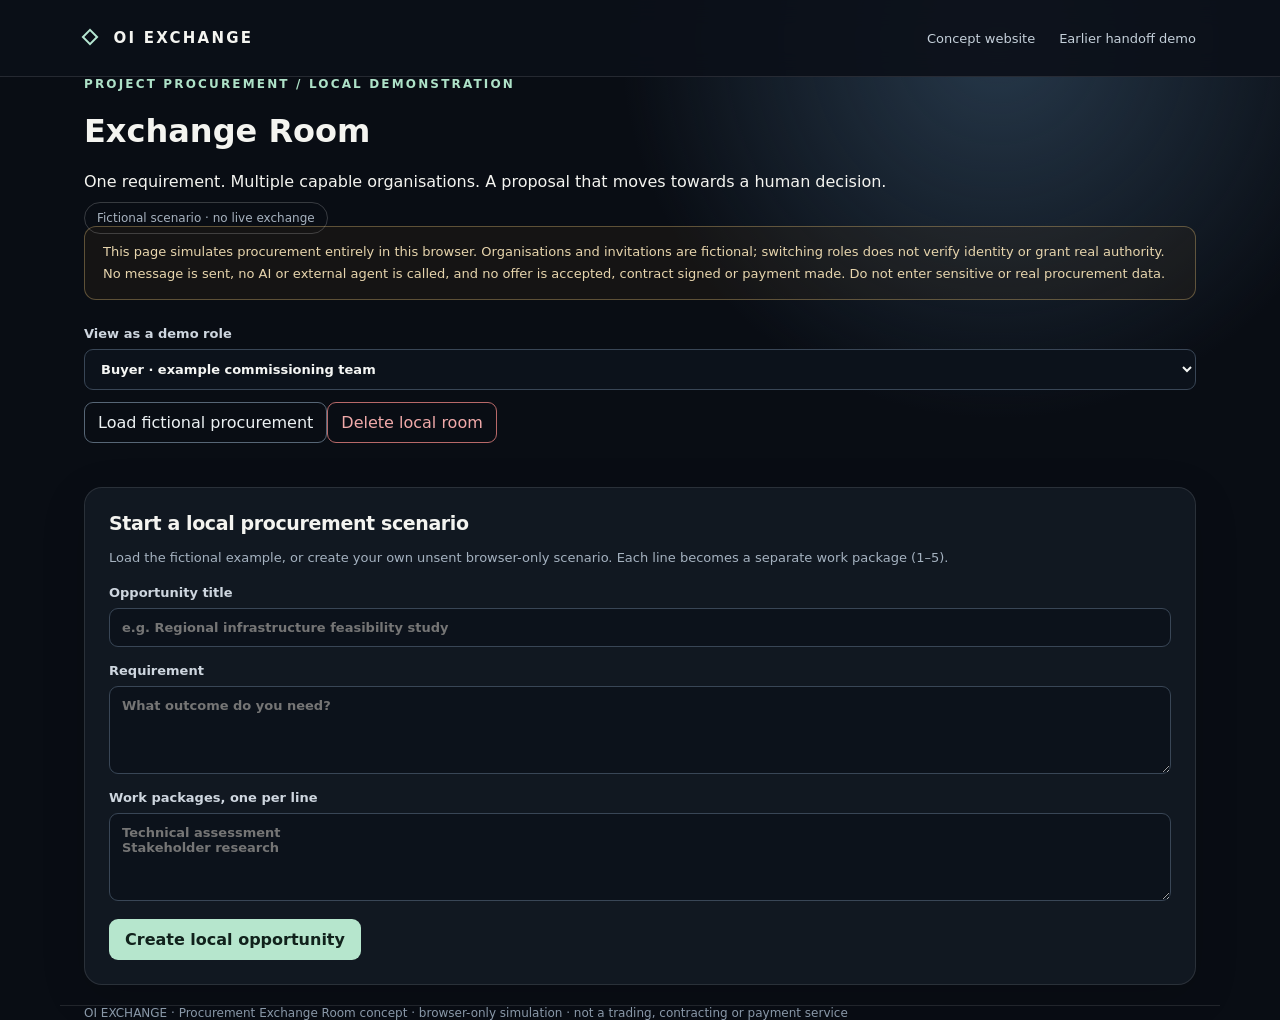
==== commit d1976e80: "Add procurement Exchange Room demo page" ====
--- a/exchange-room.html
+++ b/exchange-room.html
@@ -4,37 +4,32 @@
   <meta charset="utf-8">
   <meta name="viewport" content="width=device-width,initial-scale=1">
   <meta name="color-scheme" content="dark">
-  <meta name="description" content="Explore a fictional procurement opportunity from intent to a simulated human decision. Local demo only.">
-  <title>Exchange Room · OI EXCHANGE demo</title>
+  <meta name="description" content="Explore a fictional procurement journey from requirement to human decision in the OI EXCHANGE local demo.">
+  <title>Exchange Room — OI EXCHANGE procurement demo</title>
+  <link rel="stylesheet" href="style.css">
   <link rel="stylesheet" href="exchange-room.css">
   <script src="exchange-room.js" defer></script>
 </head>
 <body>
-  <a class="skip" href="#main">Skip to Exchange Room</a>
-  <header class="bar"><a class="brand" href="./index.html">◇ OI EXCHANGE</a><span class="bar-label">EXCHANGE ROOM / PROCUREMENT</span><a class="back" href="./index.html">← About the concept</a></header>
-  <main id="main">
-    <div class="mast"><div><p class="eyebrow">CONCEPT PROTOTYPE / FICTIONAL DATA</p><h1>From intent <em>to agreement.</em></h1><p>One procurement opportunity. Multiple institutional capabilities. A proposal that moves forward only after a visible human decision.</p></div><span class="badge">Local browser simulation · not a live transaction</span></div>
-    <div class="warning" role="note"><strong>Demo only.</strong> Organisations, offers and events here are fictional or entered in this browser. There are no accounts, invitations, verification, AI agents, payments or external messages. Switching or selecting an organisation does not prove authority. Do not enter real contracts or sensitive data.</div>
-    <div class="room">
-      <aside class="panel" aria-labelledby="opportunity-title"><div class="panel-head"><span>01 / OPPORTUNITY</span><h2 id="opportunity-title">Demand & work packages</h2><p>Start with the intent; define work before inviting anyone.</p></div>
-        <form id="need-form"><label>Opportunity title<input name="title" maxlength="90" required placeholder="e.g. Source a renewable energy component"></label><label>Outcome sought<textarea name="outcome" maxlength="600" required placeholder="What should this procurement deliver?"></textarea></label><label>Work packages · one per line<textarea name="packages" maxlength="600" required placeholder="Supplier discovery&#10;Technical evaluation&#10;Delivery plan"></textarea></label><button type="submit">Create local opportunity</button></form>
-        <button id="example" type="button" class="ghost">Load fictional procurement example</button><div id="need-view" class="stack" aria-live="polite"></div>
-        <div class="divider"><h3>Capability directory <small>fictional</small></h3><p>Rule-of-thumb matching by work package, not a verified supplier search.</p><div id="directory"></div></div>
-      </aside>
-      <section class="panel center" aria-labelledby="activity-title"><div class="panel-head"><span>02 / COLLABORATION</span><h2 id="activity-title">How the offer takes shape</h2><p>Structured proposals and clarifications, not an agent chat feed.</p></div>
-        <div class="stepper" id="stepper" aria-label="Demo progress"></div>
-        <div class="module"><h3>Submit a structured proposal <small>simulation</small></h3><p>The selected organisation is a demo role, not an authenticated party. Nothing is transmitted.</p><form id="proposal-form"><label>Fictional organisation<select name="org" id="proposal-org" required></select></label><label>Work package<select name="package" id="proposal-package" required></select></label><label>Approach & evidence<textarea name="approach" maxlength="500" required placeholder="Describe the method and its basis"></textarea></label><div class="two"><label>Indicative price · USD<input name="price" type="number" min="1" max="99999999" step="1" required></label><label>Estimated days<input name="days" type="number" min="1" max="3650" step="1" required></label></div><label>Assumptions & conditions<textarea name="conditions" maxlength="400" required placeholder="What must be true for this offer to hold?"></textarea></label><button type="submit">Record demo proposal</button></form></div>
-        <div class="module"><h3>Proposals & comparison</h3><p>Compare indicative terms and inspect their stated basis before deciding.</p><div id="proposals" class="stack" aria-live="polite"></div></div>
-        <div class="module"><h3>Opportunity timeline</h3><ol id="timeline" class="timeline" aria-live="polite"></ol></div>
+  <a class="skip" href="#main">Skip to content</a>
+  <header><div class="wrap"><a class="brand" href="index.html"><i aria-hidden="true"></i> OI EXCHANGE</a><nav class="nav" aria-label="Main navigation"><a href="index.html">Concept website</a><a href="index.html#demo-workspace">Earlier handoff demo</a></nav></div></header>
+  <main class="wrap room" id="main">
+    <div class="room-heading"><div><div class="eyebrow">PROJECT PROCUREMENT / LOCAL DEMONSTRATION</div><h1>Exchange Room</h1><p>One requirement. Multiple capable organisations. A proposal that moves towards a human decision.</p></div><span class="tag">Fictional scenario · no live exchange</span></div>
+    <div class="notice" role="note">This page simulates procurement entirely in this browser. Organisations and invitations are fictional; switching roles does not verify identity or grant real authority. No message is sent, no AI or external agent is called, and no offer is accepted, contract signed or payment made. Do not enter sensitive or real procurement data.</div>
+    <div class="room-toolbar"><label class="field" for="room-actor">View as a demo role<select id="room-actor"><option value="buyer">Buyer · example commissioning team</option><option value="atlas">Atlas Advisory · fictional supplier</option><option value="north">North Labs · fictional supplier</option><option value="field">Fieldworks Studio · fictional supplier</option></select></label><div class="toolbar-actions"><button class="secondary" id="load-example" type="button">Load fictional procurement</button><button class="secondary danger" id="reset-room" type="button">Delete local room</button></div></div>
+    <p class="alert" id="room-error" role="alert" aria-live="polite"></p>
+    <div id="room-empty" class="card"><h2>Start a local procurement scenario</h2><p class="small">Load the fictional example, or create your own unsent browser-only scenario. Each line becomes a separate work package (1–5).</p><form id="demand-form"><label class="field">Opportunity title<input name="title" required maxlength="80" placeholder="e.g. Regional infrastructure feasibility study"></label><label class="field">Requirement<textarea name="requirement" required maxlength="600" placeholder="What outcome do you need?"></textarea></label><label class="field">Work packages, one per line<textarea name="packages" required maxlength="400" placeholder="Technical assessment&#10;Stakeholder research"></textarea></label><button class="primary" type="submit">Create local opportunity</button></form></div>
+    <div id="room-active" class="room-columns hidden">
+      <aside class="room-left" aria-label="Opportunity and work packages"><section class="card"><div class="eyebrow">01 / OPPORTUNITY</div><h2 id="opportunity-title"></h2><p id="opportunity-description" class="small"></p><div id="package-list"></div></section><section class="card"><h2>Decision timeline</h2><ol id="room-timeline" class="log"></ol></section></aside>
+      <section class="room-center" aria-label="Collaboration and proposals"><div class="card"><div class="eyebrow">02 / COLLABORATION</div><h2>From intent to agreement</h2><p class="small">Invite fictional suppliers, raise clarifications and compare structured proposals. Entries are illustrative, not AI conversations.</p><div id="room-progress" class="gate" role="status"></div></div>
+        <section class="card" id="invite-section"><h2>Invite organisations</h2><p class="small">Only the buyer demo role may record local invitations. Nothing is delivered to any real organisation.</p><form id="invite-form"><label class="field">Fictional organisation<select name="organisation" required><option value="">Select a supplier</option><option value="atlas">Atlas Advisory · project governance</option><option value="north">North Labs · technical delivery</option><option value="field">Fieldworks Studio · stakeholder engagement</option></select></label><button class="primary" type="submit">Record invitation (demo)</button></form><div id="invitation-list"></div></section>
+        <section class="card"><h2>Clarifications</h2><p class="small">A local question and response thread; not a message to another party.</p><div id="question-list"></div><form id="question-form"><label class="field">Question or response<textarea name="message" maxlength="500" required placeholder="What needs to be clarified before a proposal can be assessed?"></textarea></label><button class="secondary" type="submit">Add to local record</button></form></section>
+        <section class="card" id="proposal-section"><h2>Submit a structured proposal</h2><p class="small">Select an invited supplier role above. Terms are for comparison only and cannot bind an organisation.</p><form id="proposal-form"><label class="field">Work package<select name="package" id="proposal-package" required></select></label><label class="field">Approach<textarea name="approach" required maxlength="600" placeholder="How would the work be delivered?"></textarea></label><label class="field">Indicative price and currency<input name="price" required maxlength="80" placeholder="e.g. GBP 45,000 (illustrative)"></label><label class="field">Indicative timeframe<input name="timeframe" required maxlength="100" placeholder="e.g. 8 weeks"></label><label class="field">Conditions / dependencies<textarea name="conditions" required maxlength="500" placeholder="e.g. Buyer to confirm access to public documents"></textarea></label><label class="check"><input type="checkbox" name="scopeCheck" required><span>I understand this is a local example and does not create an offer or external commitment.</span></label><button class="primary" type="submit">Submit local proposal (demo)</button></form></section>
+        <section class="card"><h2>Compare proposals by work package</h2><p class="small">No automated ranking or recommendation. Open each proposal to inspect its terms and the basis for a decision.</p><div id="comparison-list"></div></section>
       </section>
-      <aside class="panel" aria-labelledby="decision-title"><div class="panel-head"><span>03 / TRUST & DECISION</span><h2 id="decision-title">Authority stays human</h2><p>See the boundary before a commitment is made.</p></div>
-        <div class="trust"><strong>What this demo can show</strong><p>Local opportunity, mock invitations, proposal comparison and a simulated decision record.</p><strong>What it cannot verify</strong><p>Identity, organisational mandate, credentials, actual quotes or consent from any institution.</p></div>
-        <div class="module"><h3>Decision gate</h3><p id="gate" role="status">Create an opportunity to begin.</p><form id="decision-form"><label>Proposal to select<select id="decision-proposal" name="proposal" required></select></label><label>Reason & basis<textarea name="reason" maxlength="400" required placeholder="Explain why this option was selected"></textarea></label><label class="check"><input type="checkbox" name="ack" required><span>I understand this is only a local simulation; it does not accept an actual offer or bind an organisation.</span></label><button type="submit">Record human decision (demo)</button></form><div id="decision-view" aria-live="polite"></div></div>
-        <div class="module"><h3>Agent / Oxford Bot boundary</h3><p>Future agents may discover opportunities, draft structured offers and report progress only within granted permissions. Publishing, accepting an offer, contracting and payment require explicit human authorisation. No agent or Bot connection exists in this demo.</p></div>
-        <button id="reset" type="button" class="danger">Clear this browser’s demo</button>
-      </aside>
+      <aside class="room-right" aria-label="Trust and decisions"><section class="card"><div class="eyebrow">03 / TRUST &amp; DECISIONS</div><h2>Who has the decision?</h2><p id="actor-explanation" class="small"></p><div class="data"><b>Authority boundary</b><p>Demo roles are selectable by anyone. A real release must verify organisations, permissions and the human approver on a server.</p></div><div class="data"><b>Actions requiring human authority</b><p>Publishing a live opportunity, accepting an offer, signing and paying are not available here. The buyer can only record a simulated selection.</p></div><div id="decision-list"></div></section></aside>
     </div>
   </main>
-  <footer>OI EXCHANGE / Exchange Room concept · No production service or public API is connected.</footer>
+  <footer class="wrap">OI EXCHANGE · Procurement Exchange Room concept · browser-only simulation · not a trading, contracting or payment service</footer>
 </body>
-</html>
+</html>
--- a/style.css
+++ b/style.css
@@ -0,0 +1 @@
+:root{font-family:Inter,ui-sans-serif,system-ui,-apple-system,BlinkMacSystemFont,"Segoe UI",sans-serif;color:#f4f4f0;background:#090d14;scroll-behavior:smooth}*{box-sizing:border-box}body{margin:0;min-height:100vh;background:radial-gradient(circle at 78% 4%,#26384a 0,transparent 27%),#090d14}button,input,textarea,select{font:inherit}button{cursor:pointer}button:disabled{opacity:.45;cursor:not-allowed}a{color:inherit}a:focus-visible,button:focus-visible,input:focus-visible,select:focus-visible,textarea:focus-visible,summary:focus-visible{outline:2px solid #b6e6cd;outline-offset:3px}.wrap{max-width:1160px;margin:auto;padding:0 24px}.skip{position:absolute;left:-9999px;top:8px;background:#b6e6cd;color:#11221c;padding:10px;z-index:5}.skip:focus{left:8px}header{border-bottom:1px solid #ffffff1c;background:#0b1019e8;backdrop-filter:blur(12px);position:sticky;top:0;z-index:4}header .wrap{display:flex;justify-content:space-between;align-items:center;min-height:76px;gap:16px}.brand{font-weight:800;letter-spacing:.15em;font-size:15px;text-decoration:none;white-space:nowrap}.brand i{display:inline-block;width:12px;height:12px;border:2px solid #b5e6d1;transform:rotate(45deg);margin-right:10px}.nav{display:flex;align-items:center;gap:24px}.nav a{font-size:13px;color:#c5d0da;text-decoration:none}.nav a:hover{color:#b6e6cd}.nav .nav-cta{color:#11221c;background:#b6e6cd;padding:10px 15px;border-radius:8px;font-weight:800}.nav .nav-cta:hover{color:#11221c;background:#d7f6e6}.tag,.muted{color:#a7b2bf}.tag{font-size:12px;border:1px solid #ffffff30;border-radius:40px;padding:8px 12px}.eyebrow{color:#aee2c8;font-size:12px;letter-spacing:.18em;font-weight:700}.site-hero{display:grid;grid-template-columns:1.12fr .88fr;gap:50px;align-items:center;min-height:560px;padding-top:86px;padding-bottom:96px}.site-hero h1{font-size:clamp(42px,5.8vw,75px);letter-spacing:-.06em;line-height:1.12;margin:20px 0 23px}.site-hero h1 em{font-style:normal;color:#b6e6cd}.lead{max-width:600px;line-height:1.85;color:#b3becb;font-size:17px}.ctas{display:flex;align-items:center;gap:18px;flex-wrap:wrap;margin-top:30px}.cta{display:inline-flex;text-decoration:none;justify-content:center;align-items:center;background:#b6e6cd;color:#12241c;border-radius:9px;padding:13px 20px;font-weight:800;font-size:14px}.cta:hover{background:#d7f6e6}.text-link{font-size:14px;color:#c3d1d9;text-underline-offset:5px}.hero-note{font-size:12px;line-height:1.7;color:#8293a0;margin-top:24px}.preview{border:1px solid #ffffff2a;border-radius:22px;background:linear-gradient(145deg,#1e2d38,#111922 65%);padding:24px;box-shadow:0 24px 75px #0008;transform:rotate(1deg)}.preview-head{display:flex;align-items:center;justify-content:space-between;border-bottom:1px solid #ffffff22;padding-bottom:18px;gap:10px}.preview-head strong{letter-spacing:.12em;font-size:12px}.preview-head span,.preview-caption{font-size:11px;color:#9aabb7}.preview-card{background:#0d151db8;border:1px solid #ffffff1e;border-radius:13px;padding:18px;margin-top:15px}.preview-card b{display:block;font-size:11px;color:#b6e6cd;margin-bottom:10px}.preview-card strong{font-size:17px}.preview-card p{font-size:12px;color:#a9b7c2;line-height:1.65;margin-bottom:0}.preview-steps{display:grid;grid-template-columns:repeat(3,1fr);gap:8px;margin-top:15px}.preview-steps span{border:1px solid #80be9c7b;background:#2346364a;color:#d9f0e3;border-radius:8px;text-align:center;font-size:11px;padding:12px 4px}.preview-caption{margin:16px 2px 0}.section{padding-top:90px;padding-bottom:96px;border-top:1px solid #ffffff1a;scroll-margin-top:80px}.section h2{font-size:clamp(29px,3.5vw,42px);letter-spacing:-.045em;line-height:1.2;margin:16px 0}.section-intro{max-width:670px;color:#afbbc8;line-height:1.85}.feature-grid{display:grid;grid-template-columns:repeat(3,1fr);gap:16px;margin-top:38px}.feature{border:1px solid #ffffff20;border-radius:16px;background:#131b24;padding:27px;min-height:200px}.feature span{color:#9bdbb9;font-size:12px;font-weight:800}.feature h3{font-size:19px;margin:27px 0 10px}.feature p{font-size:14px;line-height:1.75;color:#aebbc6;margin:0}.flow-grid{display:grid;grid-template-columns:repeat(3,1fr);gap:24px;margin-top:38px}.flow-step{border-top:1px solid #8fbaa7;padding-top:20px}.flow-step b{font-size:12px;color:#b6e6cd}.flow-step h3{margin:16px 0 10px}.flow-step p{font-size:14px;line-height:1.8;color:#aebbc6}.client-band{border:1px solid #ffffff25;background:linear-gradient(115deg,#1c302a,#172333 75%);border-radius:20px;padding:36px;display:grid;grid-template-columns:1.3fr .7fr;align-items:center;gap:28px}.client-band h2{margin:10px 0;font-size:clamp(26px,3vw,36px)}.client-band p{max-width:660px;color:#bdc9ca;line-height:1.8;font-size:14px}.reserved{border:1px dashed #aacdb781;border-radius:14px;padding:25px;text-align:center;background:#ffffff08}.reserved strong{display:block;font-size:18px;margin-bottom:9px}.reserved span{display:block;color:#adc0c0;font-size:13px;line-height:1.7}.demo-header{display:flex;justify-content:space-between;align-items:end;gap:18px;margin-bottom:28px}.demo-header h2{margin-bottom:5px}.notice{padding:14px 18px;border:1px solid #c8a96869;border-radius:12px;color:#e7d5ad;background:#45341835;font-size:13px;line-height:1.7;margin:0 0 26px}.grid{display:grid;grid-template-columns:350px minmax(0,1fr);gap:20px;align-items:start}.card{border:1px solid #ffffff1b;border-radius:18px;background:#131a24e8;padding:24px;margin-bottom:20px;box-shadow:0 12px 45px #0002}.card h2{font-size:19px;margin:0 0 10px;letter-spacing:-.02em}.card h3{font-size:15px;margin:20px 0 8px}.card p{line-height:1.7}.small{font-size:13px;color:#a5b2c0;line-height:1.6}.field{display:block;color:#ced6df;font-size:13px;font-weight:600;margin-top:16px}.field input:not([type=checkbox]),.field textarea,.field select,select.project{display:block;width:100%;margin-top:8px;background:#0c121b;color:#f5f6f4;border:1px solid #394656;border-radius:9px;padding:11px 12px;outline:none}.field textarea{min-height:88px;resize:vertical}.field input:focus,.field textarea:focus,.field select:focus,select.project:focus{border-color:#9ad8bb}.field small{display:block;color:#8493a2;font-weight:400;margin-top:6px}.check{display:flex;align-items:flex-start;gap:10px;margin-top:16px;color:#ced6df;font-size:13px;line-height:1.55}.check input{margin-top:3px;accent-color:#b6e6cd}.check span{flex:1}button.primary{background:#b6e6cd;color:#11221c;border:0;border-radius:9px;padding:11px 16px;font-weight:800;margin-top:18px}button.secondary{border:1px solid #576676;background:transparent;color:#edf2f4;border-radius:9px;padding:10px 13px;margin-top:12px}button.secondary:hover{border-color:#b6e6cd}button.danger{border-color:#b86969;color:#f1aaaa}.row{display:flex;justify-content:space-between;gap:15px;align-items:center;flex-wrap:wrap}.pill{border:1px solid #71b99c88;border-radius:30px;color:#b6e6cd;padding:5px 9px;font-size:12px}.statline{display:flex;gap:10px;flex-wrap:wrap;margin:18px 0}.stat{background:#0c121b;border:1px solid #ffffff18;border-radius:10px;padding:12px 15px;flex:1;min-width:110px}.stat strong{display:block;font-size:24px}.stat span{color:#9facb9;font-size:12px}.data{background:#0e141e;border:1px solid #ffffff16;border-radius:12px;padding:14px 16px;margin:12px 0;overflow-wrap:anywhere}.data b{display:block;font-size:12px;color:#b6e6cd;margin-bottom:6px}.data p{margin:0;white-space:pre-wrap;font-size:14px}.item{border-top:1px solid #ffffff1c;padding:18px 0}.item:first-child{border-top:0}.item h3{margin:0 0 6px}.item .small{margin:5px 0}.item pre{white-space:pre-wrap;overflow-wrap:anywhere;color:#dce9e3;background:#0b1219;border-radius:9px;padding:14px;font:13px/1.65 ui-monospace,SFMono-Regular,Consolas,monospace}.item .actions{display:flex;gap:10px;flex-wrap:wrap}.item .actions button{margin:4px 0 0}.item .review{margin-top:12px;border-top:1px solid #ffffff1c;padding-top:2px}.item .review textarea{min-height:64px}.empty{color:#9facb9;padding:30px 5px}.hidden{display:none!important}footer{padding:30px 0 55px;color:#8998a8;font-size:12px;border-top:1px solid #ffffff1a}.log{margin:0;padding:0 0 0 22px}.log li{margin:10px 0;color:#cad2dc;line-height:1.5}.log time{color:#8292a2;font-size:12px;margin-right:8px}.alert{color:#ffbcbc;font-size:13px;min-height:18px}.project{max-width:330px}select.project{margin:0}.sectiontitle{margin:34px 0 15px}.footnote{color:#8998a8;font-size:12px;margin-top:15px}details.revise{border-top:1px solid #ffffff1c;margin-top:22px;padding-top:18px}details.revise summary{cursor:pointer;color:#b6e6cd;font-size:13px}.gate{padding:12px 14px;background:#0c121b;border-radius:10px;margin:15px 0;color:#b6e6cd;font-size:13px;line-height:1.6}@media(max-width:900px){.site-hero{grid-template-columns:1fr;min-height:auto;gap:38px}.preview{max-width:620px}.nav{gap:14px}.nav a{font-size:12px}}@media(max-width:800px){.grid,.client-band{grid-template-columns:1fr}.feature-grid,.flow-grid{grid-template-columns:1fr}.feature{min-height:auto}.section{padding-top:65px;padding-bottom:70px}.card{padding:20px}.project{max-width:none}}@media(max-width:600px){header .wrap{min-height:66px;flex-wrap:wrap;padding-top:12px;padding-bottom:12px}.nav{width:100%;justify-content:space-between;gap:8px;flex-wrap:wrap}.nav a{font-size:11px}.nav .nav-cta{padding:8px 10px}.site-hero{padding-top:55px;padding-bottom:65px}.site-hero h1{font-size:43px}.preview{padding:16px;transform:none}.client-band{padding:25px}.demo-header{display:block}.demo-header .tag{display:inline-block;margin-top:14px}}@media(prefers-reduced-motion:reduce){:root{scroll-behavior:auto}}
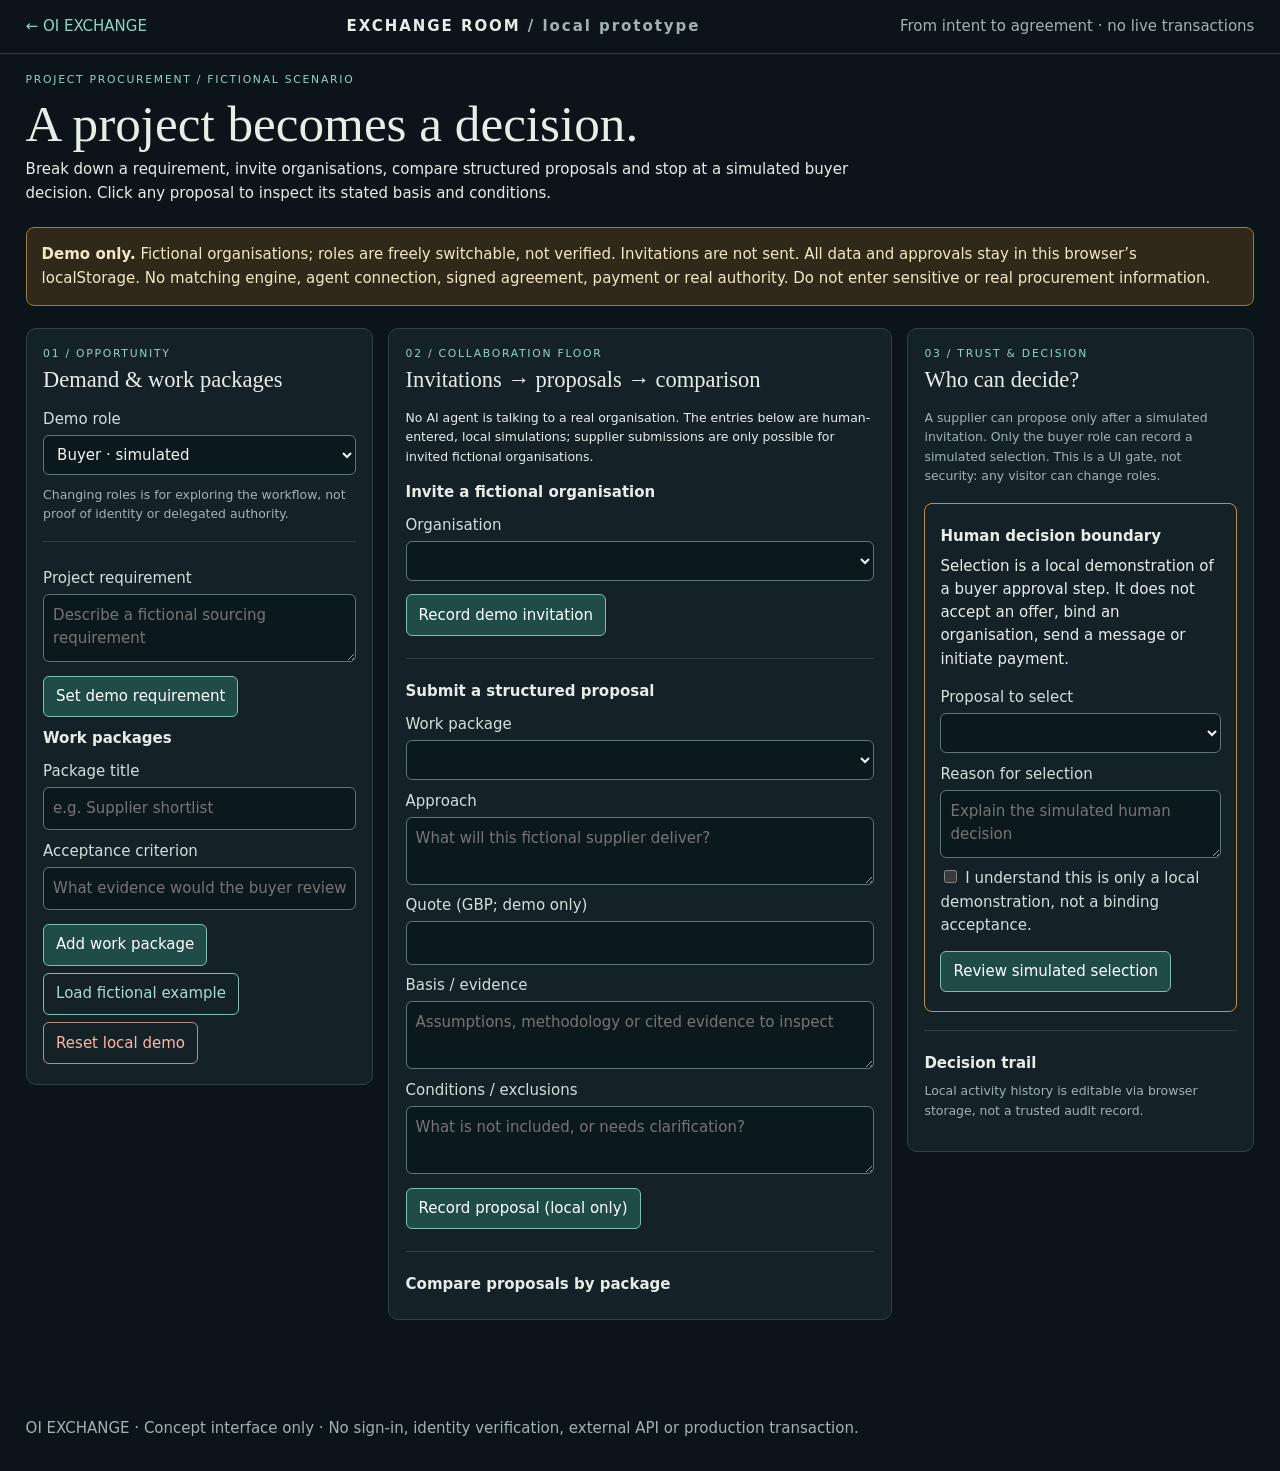
==== commit 169e0ade: "Add procurement Exchange Room local demo interface" ====
--- a/exchange-room.html
+++ b/exchange-room.html
@@ -1,35 +1,23 @@
 <!doctype html>
 <html lang="en">
 <head>
-  <meta charset="utf-8">
-  <meta name="viewport" content="width=device-width,initial-scale=1">
-  <meta name="color-scheme" content="dark">
-  <meta name="description" content="Explore a fictional procurement journey from requirement to human decision in the OI EXCHANGE local demo.">
-  <title>Exchange Room — OI EXCHANGE procurement demo</title>
-  <link rel="stylesheet" href="style.css">
-  <link rel="stylesheet" href="exchange-room.css">
-  <script src="exchange-room.js" defer></script>
+<meta charset="utf-8"><meta name="viewport" content="width=device-width, initial-scale=1"><meta name="color-scheme" content="dark">
+<meta name="description" content="OI EXCHANGE procurement workflow concept. Fictional organisations and browser-only simulated decisions.">
+<title>Exchange Room · OI EXCHANGE (demo)</title>
+<style>
+:root{font:15px/1.55 system-ui,sans-serif;color:#e7ede9;background:#0b1418}*{box-sizing:border-box}body{margin:0}button,input,textarea,select{font:inherit}button{cursor:pointer}button:disabled{cursor:not-allowed;opacity:.5}a{color:#92d4c4}header{position:sticky;top:0;z-index:2;display:flex;align-items:center;justify-content:space-between;gap:1rem;padding:1rem 2vw;background:#0b1418;border-bottom:1px solid #304044}header a{text-decoration:none}header strong{letter-spacing:.13em}header span,small,.muted{color:#a2b2b2}main{max-width:1750px;margin:auto;padding:1.2rem 2vw 3rem}h1{font:clamp(2rem,4vw,3.5rem)/1.12 Georgia,serif;margin:.4rem 0}h2{font:1.5rem Georgia,serif;margin:.3rem 0 1rem}h3{font-size:1rem;margin:.4rem 0}p{margin:.35rem 0 1rem}.eyebrow{font-size:.72rem;letter-spacing:.16em;color:#92d4c4;text-transform:uppercase}.intro{max-width:880px;margin-bottom:1.5rem}.notice{padding:1rem;border:1px solid #997940;background:#302919;color:#f4e7c7;border-radius:8px;margin:1rem 0 1.5rem}.layout{display:grid;grid-template-columns:minmax(250px,1fr) minmax(330px,1.45fr) minmax(260px,1fr);gap:1rem;align-items:start}section.panel{background:#142227;border:1px solid #304044;border-radius:10px;padding:1.1rem;min-width:0}section.panel>div+div{border-top:1px solid #304044;padding-top:1rem;margin-top:1.2rem}label{display:block;margin:.65rem 0;color:#d4dfda}input:not([type=checkbox]),select,textarea{display:block;width:100%;margin-top:.25rem;padding:.6rem;border-radius:6px;border:1px solid #607474;background:#0c191c;color:#f2f5f1}textarea{min-height:68px;resize:vertical}button{border:1px solid #7fbfad;border-radius:6px;background:#204c48;color:#fff;padding:.55rem .8rem;margin:.25rem .25rem .25rem 0}button.secondary{background:transparent;color:#a8dbce}button.danger{border-color:#bb8e83;color:#ffb7a4}fieldset{border:1px solid #456062;border-radius:6px;margin:.6rem 0}legend{color:#dce7df}fieldset label{display:flex;align-items:flex-start;gap:.5rem}fieldset input{margin-top:.35rem}.item{border:1px solid #384e51;padding:.75rem;margin:.65rem 0;border-radius:7px;overflow-wrap:anywhere}.item.selected{border-color:#92d4c4}.tag{display:inline-block;padding:.15rem .4rem;border:1px solid #657b79;border-radius:4px;color:#bbe0d7;font-size:.75rem}ol{padding-left:1.4rem}li{margin:.5rem 0}details{margin:.5rem 0}summary{cursor:pointer;color:#a7dfd0}table{width:100%;border-collapse:collapse}th,td{padding:.55rem;text-align:left;vertical-align:top;border-bottom:1px solid #385052}th{color:#a7dfd0}.scroll{overflow-x:auto}output{display:block;min-height:1.5rem;color:#f4d795;margin:.5rem 0}#decision{border:1px solid #b99157;padding:1rem;border-radius:8px}.small{font-size:.83rem}footer{max-width:1750px;padding:1rem 2vw 2rem;margin:auto;color:#a2b2b2}@media(max-width:1100px){.layout{grid-template-columns:1fr 1fr}.layout section:last-child{grid-column:1/-1}}@media(max-width:680px){.layout{display:block}.layout section{margin-bottom:1rem}header{position:static;flex-wrap:wrap}}
+</style>
+<script src="exchange-room.js" defer></script>
 </head>
 <body>
-  <a class="skip" href="#main">Skip to content</a>
-  <header><div class="wrap"><a class="brand" href="index.html"><i aria-hidden="true"></i> OI EXCHANGE</a><nav class="nav" aria-label="Main navigation"><a href="index.html">Concept website</a><a href="index.html#demo-workspace">Earlier handoff demo</a></nav></div></header>
-  <main class="wrap room" id="main">
-    <div class="room-heading"><div><div class="eyebrow">PROJECT PROCUREMENT / LOCAL DEMONSTRATION</div><h1>Exchange Room</h1><p>One requirement. Multiple capable organisations. A proposal that moves towards a human decision.</p></div><span class="tag">Fictional scenario · no live exchange</span></div>
-    <div class="notice" role="note">This page simulates procurement entirely in this browser. Organisations and invitations are fictional; switching roles does not verify identity or grant real authority. No message is sent, no AI or external agent is called, and no offer is accepted, contract signed or payment made. Do not enter sensitive or real procurement data.</div>
-    <div class="room-toolbar"><label class="field" for="room-actor">View as a demo role<select id="room-actor"><option value="buyer">Buyer · example commissioning team</option><option value="atlas">Atlas Advisory · fictional supplier</option><option value="north">North Labs · fictional supplier</option><option value="field">Fieldworks Studio · fictional supplier</option></select></label><div class="toolbar-actions"><button class="secondary" id="load-example" type="button">Load fictional procurement</button><button class="secondary danger" id="reset-room" type="button">Delete local room</button></div></div>
-    <p class="alert" id="room-error" role="alert" aria-live="polite"></p>
-    <div id="room-empty" class="card"><h2>Start a local procurement scenario</h2><p class="small">Load the fictional example, or create your own unsent browser-only scenario. Each line becomes a separate work package (1–5).</p><form id="demand-form"><label class="field">Opportunity title<input name="title" required maxlength="80" placeholder="e.g. Regional infrastructure feasibility study"></label><label class="field">Requirement<textarea name="requirement" required maxlength="600" placeholder="What outcome do you need?"></textarea></label><label class="field">Work packages, one per line<textarea name="packages" required maxlength="400" placeholder="Technical assessment&#10;Stakeholder research"></textarea></label><button class="primary" type="submit">Create local opportunity</button></form></div>
-    <div id="room-active" class="room-columns hidden">
-      <aside class="room-left" aria-label="Opportunity and work packages"><section class="card"><div class="eyebrow">01 / OPPORTUNITY</div><h2 id="opportunity-title"></h2><p id="opportunity-description" class="small"></p><div id="package-list"></div></section><section class="card"><h2>Decision timeline</h2><ol id="room-timeline" class="log"></ol></section></aside>
-      <section class="room-center" aria-label="Collaboration and proposals"><div class="card"><div class="eyebrow">02 / COLLABORATION</div><h2>From intent to agreement</h2><p class="small">Invite fictional suppliers, raise clarifications and compare structured proposals. Entries are illustrative, not AI conversations.</p><div id="room-progress" class="gate" role="status"></div></div>
-        <section class="card" id="invite-section"><h2>Invite organisations</h2><p class="small">Only the buyer demo role may record local invitations. Nothing is delivered to any real organisation.</p><form id="invite-form"><label class="field">Fictional organisation<select name="organisation" required><option value="">Select a supplier</option><option value="atlas">Atlas Advisory · project governance</option><option value="north">North Labs · technical delivery</option><option value="field">Fieldworks Studio · stakeholder engagement</option></select></label><button class="primary" type="submit">Record invitation (demo)</button></form><div id="invitation-list"></div></section>
-        <section class="card"><h2>Clarifications</h2><p class="small">A local question and response thread; not a message to another party.</p><div id="question-list"></div><form id="question-form"><label class="field">Question or response<textarea name="message" maxlength="500" required placeholder="What needs to be clarified before a proposal can be assessed?"></textarea></label><button class="secondary" type="submit">Add to local record</button></form></section>
-        <section class="card" id="proposal-section"><h2>Submit a structured proposal</h2><p class="small">Select an invited supplier role above. Terms are for comparison only and cannot bind an organisation.</p><form id="proposal-form"><label class="field">Work package<select name="package" id="proposal-package" required></select></label><label class="field">Approach<textarea name="approach" required maxlength="600" placeholder="How would the work be delivered?"></textarea></label><label class="field">Indicative price and currency<input name="price" required maxlength="80" placeholder="e.g. GBP 45,000 (illustrative)"></label><label class="field">Indicative timeframe<input name="timeframe" required maxlength="100" placeholder="e.g. 8 weeks"></label><label class="field">Conditions / dependencies<textarea name="conditions" required maxlength="500" placeholder="e.g. Buyer to confirm access to public documents"></textarea></label><label class="check"><input type="checkbox" name="scopeCheck" required><span>I understand this is a local example and does not create an offer or external commitment.</span></label><button class="primary" type="submit">Submit local proposal (demo)</button></form></section>
-        <section class="card"><h2>Compare proposals by work package</h2><p class="small">No automated ranking or recommendation. Open each proposal to inspect its terms and the basis for a decision.</p><div id="comparison-list"></div></section>
-      </section>
-      <aside class="room-right" aria-label="Trust and decisions"><section class="card"><div class="eyebrow">03 / TRUST &amp; DECISIONS</div><h2>Who has the decision?</h2><p id="actor-explanation" class="small"></p><div class="data"><b>Authority boundary</b><p>Demo roles are selectable by anyone. A real release must verify organisations, permissions and the human approver on a server.</p></div><div class="data"><b>Actions requiring human authority</b><p>Publishing a live opportunity, accepting an offer, signing and paying are not available here. The buyer can only record a simulated selection.</p></div><div id="decision-list"></div></section></aside>
-    </div>
-  </main>
-  <footer class="wrap">OI EXCHANGE · Procurement Exchange Room concept · browser-only simulation · not a trading, contracting or payment service</footer>
-</body>
-</html>+<header><a href="index.html">← OI EXCHANGE</a><strong>EXCHANGE ROOM <span>/ local prototype</span></strong><span>From intent to agreement · no live transactions</span></header>
+<main>
+<div class="intro"><div class="eyebrow">Project procurement / fictional scenario</div><h1>A project becomes a decision.</h1><p>Break down a requirement, invite organisations, compare structured proposals and stop at a simulated buyer decision. Click any proposal to inspect its stated basis and conditions.</p></div>
+<div class="notice" role="note"><strong>Demo only.</strong> Fictional organisations; roles are freely switchable, not verified. Invitations are not sent. All data and approvals stay in this browser’s localStorage. No matching engine, agent connection, signed agreement, payment or real authority. Do not enter sensitive or real procurement information.</div>
+<div class="layout">
+<section class="panel" aria-label="Opportunity and work packages"><div><div class="eyebrow">01 / Opportunity</div><h2>Demand & work packages</h2><label>Demo role<select id="actor"><option value="buyer">Buyer · simulated</option><option value="atlas">Atlas Sourcing · fictional supplier</option><option value="meridian">Meridian Research · fictional supplier</option><option value="north">North Logistics · fictional supplier</option></select></label><p class="small muted">Changing roles is for exploring the workflow, not proof of identity or delegated authority.</p></div><div><form id="project-form"><label>Project requirement<textarea name="requirement" maxlength="500" required placeholder="Describe a fictional sourcing requirement"></textarea></label><button type="submit">Set demo requirement</button></form><h3>Work packages</h3><div id="packages"></div><form id="package-form"><label>Package title<input name="title" maxlength="90" required placeholder="e.g. Supplier shortlist"></label><label>Acceptance criterion<input name="criterion" maxlength="250" required placeholder="What evidence would the buyer review?"></label><button type="submit">Add work package</button></form><button id="example" type="button" class="secondary">Load fictional example</button><button id="reset" type="button" class="secondary danger">Reset local demo</button></div></section>
+<section class="panel" aria-label="Collaboration and proposals"><div><div class="eyebrow">02 / Collaboration floor</div><h2>Invitations → proposals → comparison</h2><p class="small">No AI agent is talking to a real organisation. The entries below are human-entered, local simulations; supplier submissions are only possible for invited fictional organisations.</p><h3>Invite a fictional organisation</h3><form id="invite-form"><label>Organisation<select name="organisation" id="invite-org"></select></label><button type="submit">Record demo invitation</button></form><div id="invites"></div></div><div><h3>Submit a structured proposal</h3><form id="proposal-form"><label>Work package<select id="proposal-package" name="package" required></select></label><label>Approach<textarea name="approach" maxlength="500" required placeholder="What will this fictional supplier deliver?"></textarea></label><label>Quote (GBP; demo only)<input name="price" type="number" min="0" max="100000000" step="0.01" required></label><label>Basis / evidence<textarea name="evidence" maxlength="350" required placeholder="Assumptions, methodology or cited evidence to inspect"></textarea></label><label>Conditions / exclusions<textarea name="conditions" maxlength="350" required placeholder="What is not included, or needs clarification?"></textarea></label><button type="submit">Record proposal (local only)</button></form></div><div><h3>Compare proposals by package</h3><div id="comparison" class="scroll"></div></div></section>
+<section class="panel" aria-label="Trust and decision"><div><div class="eyebrow">03 / Trust & decision</div><h2>Who can decide?</h2><div id="authority"></div><p class="small muted">A supplier can propose only after a simulated invitation. Only the buyer role can record a simulated selection. This is a UI gate, not security: any visitor can change roles.</p></div><div id="decision"><h3>Human decision boundary</h3><p>Selection is a local demonstration of a buyer approval step. It does not accept an offer, bind an organisation, send a message or initiate payment.</p><form id="decision-form"><label>Proposal to select<select name="proposal" id="decision-proposal" required></select></label><label>Reason for selection<textarea name="reason" maxlength="350" required placeholder="Explain the simulated human decision"></textarea></label><label><input name="ack" type="checkbox" required> I understand this is only a local demonstration, not a binding acceptance.</label><button type="submit">Review simulated selection</button></form></div><div><h3>Decision trail</h3><p class="small muted">Local activity history is editable via browser storage, not a trusted audit record.</p><ol id="events"></ol></div></section>
+</div><output id="message" role="status" aria-live="polite"></output>
+</main><footer>OI EXCHANGE · Concept interface only · No sign-in, identity verification, external API or production transaction.</footer>
+</body></html>
